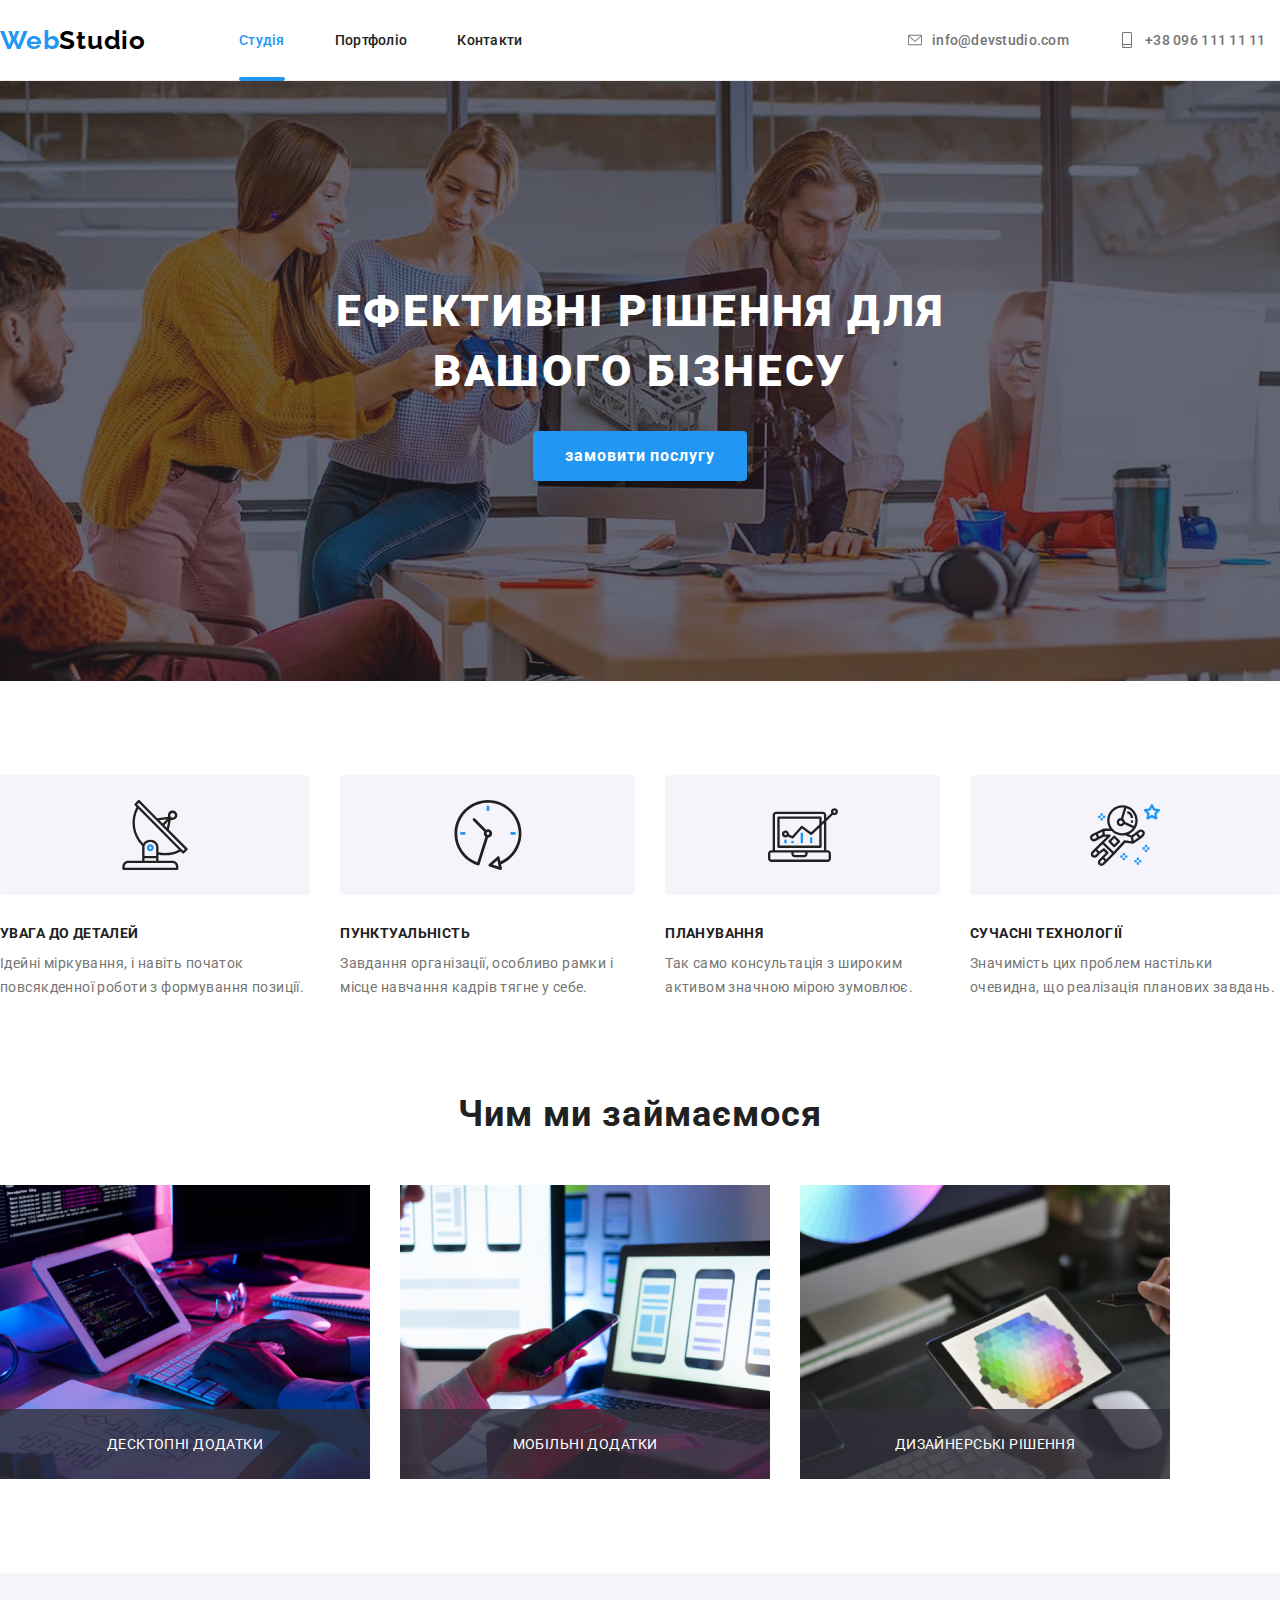
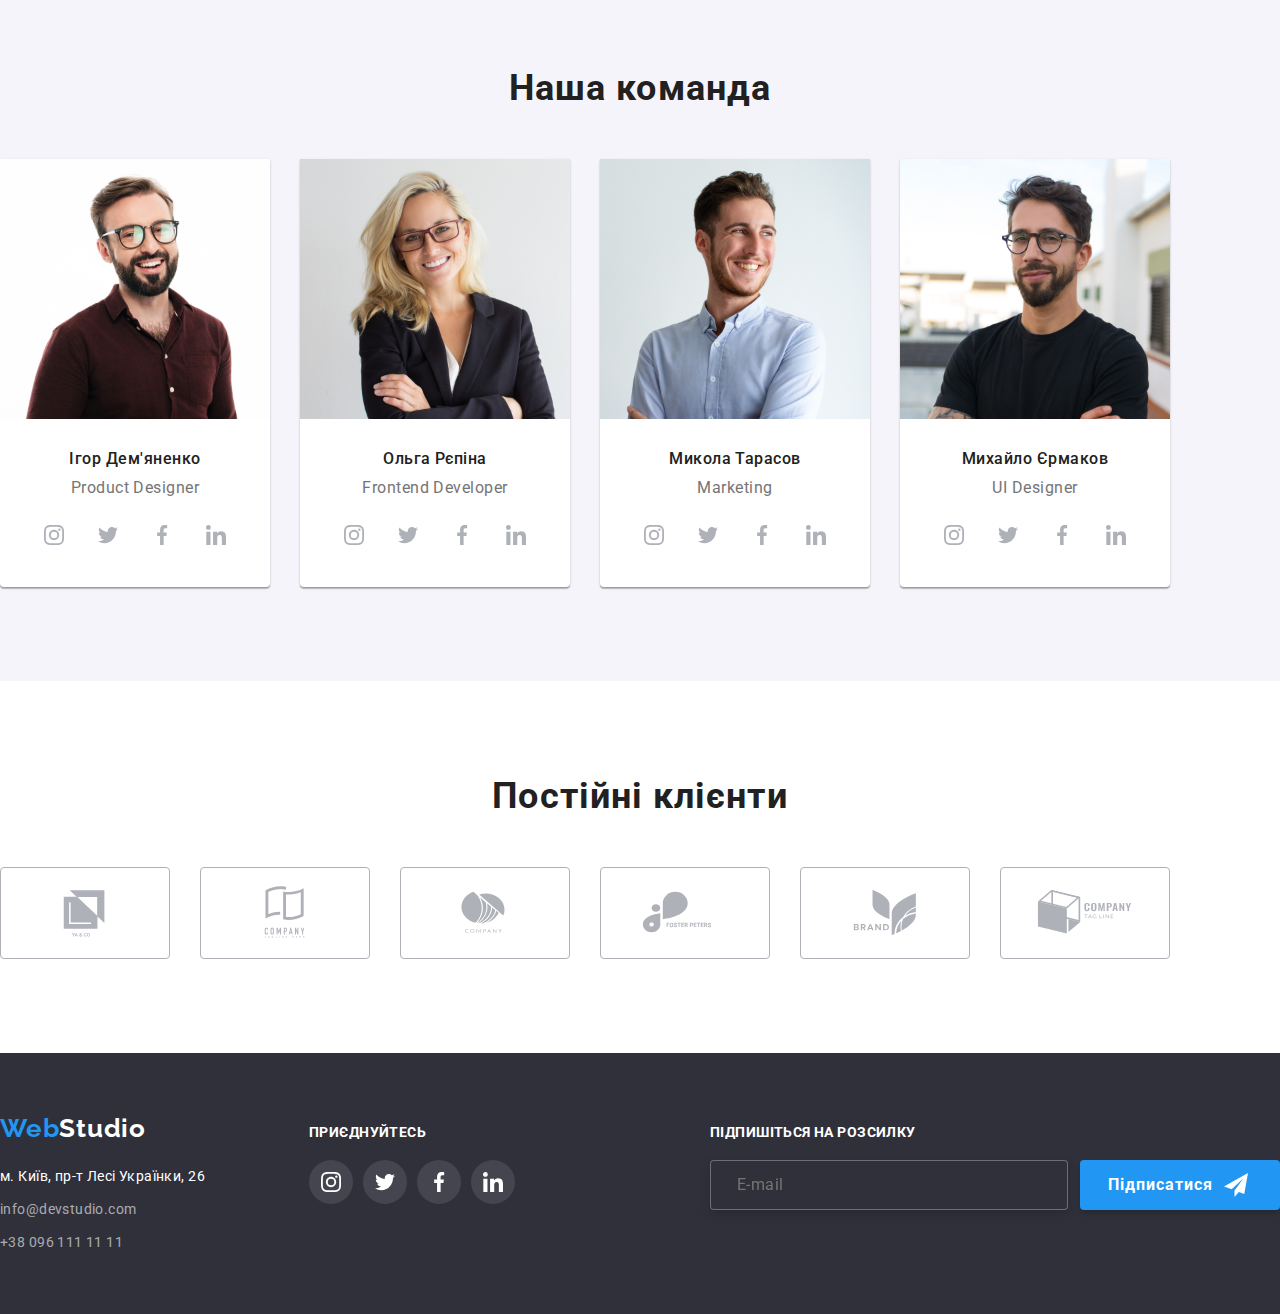
==== index.html @ 9be9ab21 "Initial commit" ====
<!DOCTYPE html>
<html lang="uk">
  <head>
    <meta charset="UTF-8" />
    <meta http-equiv="X-UA-Compatible" content="IE=edge" />
    <meta name="viewport" content="width=device-width, initial-scale=1.0" />
    <title>Студія (GMH-03-02)</title>
    <!-- Fonts -->
    <link rel="preconnect" href="https://fonts.googleapis.com" />
    <link rel="preconnect" href="https://fonts.gstatic.com" crossorigin />
    <link
      href="https://fonts.googleapis.com/css2?family=Raleway:wght@700&family=Roboto:wght@400;500;700;900&display=swap"
      rel="stylesheet"
    />
    <!-- Styles -->
    <link
      rel="stylesheet"
      href="https://cdnjs.cloudflare.com/ajax/libs/modern-normalize/1.1.0/modern-normalize.min.css"
    />
    <link rel="stylesheet" href="./css/main.min.css" />
    <link rel="stylesheet" href="css/styles.css" />
  </head>
  <body class="page">
    <header>
      <div class="header contaner">
        <nav class="main-nav">
          <a class="logo" href=""> <span class="logo-txt">Web</span>Studio </a>
          <ul class="header-list">
            <li class="list-item">
              <a class="link current" href="">Студія</a>
            </li>
            <li class="list-item">
              <a class="link" href="./portfolio.html">Портфоліо</a>
            </li>
            <li class="list-item"><a class="link" href="">Контакти</a></li>
          </ul>
        </nav>
        <div class="group">
          <a class="group__link" href="mailto:info@devstudio.com">
            <svg class="group__link-icon" width="32" height="32">
              <use href="./images/icons.svg#mail-hover"></use>
            </svg>
            info@devstudio.com</a
          >
          <a class="group__link" href="tel:+380961111111">
            <svg class="group__link-icon" width="16" height="32">
              <use href="./images/icons.svg#smartphone"></use>
            </svg>
            +38 096 111 11 11</a
          >
        </div>
      </div>
    </header>
    <!-- main -->
    <main>
      <!-- hero -->
      <section class="hero">
        <h1 class="hero__title">ЕФЕКТИВНІ РІШЕННЯ ДЛЯ ВАШОГО БІЗНЕСУ</h1>
        <button class="hero__btn" type="button" data-modal-open>замовити послугу</button>
        <div class="backdrop is-hidden" data-modal>
          <div class="modal">
            <button class="modal__btn" type="button" data-modal-close>
              <svg
                class="modal__svg"
                width="18"
                height="18"
                viewBox="0 0 18 18"
                fill="none"
                xmlns="http://www.w3.org/2000/svg"
              >
                <rect width="18" height="18" />
                <path
                  class="modal__path"
                  d="M15 4.10786L13.8921 3L9.5 7.39214L5.10786 3L4 4.10786L8.39214 8.5L4 12.8921L5.10786 14L9.5 9.60786L13.8921 14L15 12.8921L10.6079 8.5L15 4.10786Z"
                  fill="black"
                />
              </svg>
            </button>

            <form class="modal-form">
              <p class="modal-form__title">Залиште свої дані, ми вам передзвонимо</p>
              <div class="modal-form__field">
                <label class="modal-form__lable" for="name">Ім'я</label>
                <input class="modal-form__input" type="text" name="name" id="name" />
                <svg class="modal-form__icon" width="18" height="18">
                  <use href="./images/modal-form.svg#person-modal"></use>
                </svg>
              </div>

              <div class="modal-form__field">
                <label class="modal-form__lable" for="phone">Телефон</label>
                <input class="modal-form__input" type="tel" name="phone" id="phone" />
                <svg class="modal-form__icon" width="18" height="18">
                  <use href="./images/modal-form.svg#phone-modal"></use>
                </svg>
              </div>

              <div class="modal-form__field">
                <label class="modal-form__lable" for="mail">Пошта</label>
                <input class="modal-form__input" type="email" name="mail" id="mail" />
                <svg class="modal-form__icon" width="18" height="18">
                  <use href="./images/modal-form.svg#email-modal"></use>
                </svg>
              </div>

              <div class="modal-form__field">
                <label class="modal-form__lable" for="comment">Коментар</label>
                <textarea
                  class="modal-form__comment"
                  name="comment"
                  id="comment"
                  cols="30"
                  rows="10"
                  placeholder="Введіть текст"
                ></textarea>
              </div>

              <div class="modal-form__checkbox">
                <label class="modal-form__checkbox-lable" for="checkbox"
                  ><input class="checkbox" type="checkbox" name="checkbox" id="checkbox" />
                  <span class="modal-form__checkbox-icon"></span>
                  Погоджуюся з розсилкою та приймаю
                  <a class="modal-form__lable-link" href="">Умови договору</a></label
                >
              </div>

              <button class="modal-form__btn" type="submit">Відправити</button>
            </form>
          </div>
        </div>
      </section>

      <section class="section">
        <div class="contaner">
          <h2 class="visually-hidden">Чому обирають нашу компанію</h2>
          <ul class="first-list list">
            <li class="first-list-item icon-antenna">
              <h3 class="title-three-in-benefits">УВАГА ДО ДЕТАЛЕЙ</h3>
              <p class="main-par-in-benefits">
                Ідейні міркування, і навіть початок повсякденної роботи з формування позиції.
              </p>
            </li>
            <li class="first-list-item icon-clock">
              <h3 class="title-three-in-benefits">ПУНКТУАЛЬНІСТЬ</h3>
              <p class="main-par-in-benefits">
                Завдання організації, особливо рамки і місце навчання кадрів тягне у себе.
              </p>
            </li>
            <li class="first-list-item icon-diagram">
              <h3 class="title-three-in-benefits">ПЛАНУВАННЯ</h3>
              <p class="main-par-in-benefits">
                Так само консультація з широким активом значною мірою зумовлює.
              </p>
            </li>
            <li class="first-list-item icon-astronaut">
              <h3 class="title-three-in-benefits">СУЧАСНІ ТЕХНОЛОГІЇ</h3>
              <p class="main-par-in-benefits">
                Значимість цих проблем настільки очевидна, що реалізація планових завдань.
              </p>
            </li>
          </ul>
        </div>
      </section>

      <section class="our-projects section">
        <div class="contaner">
          <h2 class="title-two-in">Чим ми займаємося</h2>
          <ul class="second-list list">
            <li class="our-projects-item">
              <img src="./images/block1/img1.png" alt="photo" width="370" />
              <p class="our-projects-par">Десктопні додатки</p>
            </li>
            <li class="our-projects-item">
              <img src="./images/block1/img2.png" alt="photo" width="370" />
              <p class="our-projects-par">Мобільні додатки</p>
            </li>
            <li class="our-projects-item">
              <img src="./images/block1/img3.png" alt="photo" width="370" />
              <p class="our-projects-par">Дизайнерські рішення</p>
            </li>
          </ul>
        </div>
      </section>

      <section class="our-team section">
        <div class="contaner">
          <h2 class="title-two-in">Наша команда</h2>
          <ul class="third-list list">
            <li class="list-shadow">
              <img src="./images/block2/Igor.png" alt="photo_Igor" width="270" />
              <div class="third-list__box">
                <h3 class="title-three-in-our">Ігор Дем'яненко</h3>
                <p class="main-par-in-our">Product Designer</p>
                <ul class="our-team__icons list">
                  <li>
                    <a
                      class="socile-link"
                      href="https://www.instagram.com/"
                      target="_blank"
                      rel="noreferrer noopern"
                    >
                      <svg class="our-team-icon" width="20" height="20">
                        <use href="./images/icons.svg#instagram"></use>
                      </svg>
                    </a>
                  </li>
                  <li>
                    <a
                      class="socile-link"
                      href="https://twitter.com/"
                      target="_blank"
                      rel="noreferrer noopern"
                    >
                      <svg class="our-team-icon" width="20" height="20">
                        <use href="./images/icons.svg#twitter"></use>
                      </svg>
                    </a>
                  </li>
                  <li>
                    <a
                      class="socile-link"
                      href="https://www.facebook.com/"
                      target="_blank"
                      rel="noreferrer noopern"
                    >
                      <svg class="our-team-icon" width="20" height="20">
                        <use href="./images/icons.svg#facebook"></use>
                      </svg>
                    </a>
                  </li>
                  <li>
                    <a
                      class="socile-link"
                      href="https://ua.linkedin.com/"
                      target="_blank"
                      rel="noreferrer noopern"
                    >
                      <svg class="our-team-icon" width="20" height="20">
                        <use href="./images/icons.svg#linkedin"></use>
                      </svg>
                    </a>
                  </li>
                </ul>
              </div>
            </li>
            <li class="list-shadow">
              <img src="./images/block2/Olga.png" alt="photo_Olga" width="270" />
              <div class="third-list__box">
                <h3 class="title-three-in-our">Ольга Рєпіна</h3>
                <p class="main-par-in-our">Frontend Developer</p>
                <ul class="our-team__icons list">
                  <li>
                    <a
                      class="socile-link"
                      href="https://www.instagram.com/"
                      target="_blank"
                      rel="noreferrer noopern"
                    >
                      <svg class="our-team-icon" width="20" height="20">
                        <use href="./images/icons.svg#instagram"></use>
                      </svg>
                    </a>
                  </li>
                  <li>
                    <a
                      class="socile-link"
                      href="https://twitter.com/"
                      target="_blank"
                      rel="noreferrer noopern"
                    >
                      <svg class="our-team-icon" width="20" height="20">
                        <use href="./images/icons.svg#twitter"></use>
                      </svg>
                    </a>
                  </li>
                  <li>
                    <a
                      class="socile-link"
                      href="https://www.facebook.com/"
                      target="_blank"
                      rel="noreferrer noopern"
                    >
                      <svg class="our-team-icon" width="20" height="20">
                        <use href="./images/icons.svg#facebook"></use>
                      </svg>
                    </a>
                  </li>
                  <li>
                    <a
                      class="socile-link"
                      href="https://ua.linkedin.com/"
                      target="_blank"
                      rel="noreferrer noopern"
                    >
                      <svg class="our-team-icon" width="20" height="20">
                        <use href="./images/icons.svg#linkedin"></use>
                      </svg>
                    </a>
                  </li>
                </ul>
              </div>
            </li>
            <li class="list-shadow">
              <img src="./images/block2/Mykola.png" alt="photo_Mikola" width="270" />
              <div class="third-list__box">
                <h3 class="title-three-in-our">Микола Тарасов</h3>
                <p class="main-par-in-our">Marketing</p>
                <ul class="our-team__icons list">
                  <li>
                    <a
                      class="socile-link"
                      href="https://www.instagram.com/"
                      target="_blank"
                      rel="noreferrer noopern"
                    >
                      <svg class="our-team-icon" width="20" height="20">
                        <use href="./images/icons.svg#instagram"></use>
                      </svg>
                    </a>
                  </li>
                  <li>
                    <a
                      class="socile-link"
                      href="https://twitter.com/"
                      target="_blank"
                      rel="noreferrer noopern"
                    >
                      <svg class="our-team-icon" width="20" height="20">
                        <use href="./images/icons.svg#twitter"></use>
                      </svg>
                    </a>
                  </li>
                  <li>
                    <a
                      class="socile-link"
                      href="https://www.facebook.com/"
                      target="_blank"
                      rel="noreferrer noopern"
                    >
                      <svg class="our-team-icon" width="20" height="20">
                        <use href="./images/icons.svg#facebook"></use>
                      </svg>
                    </a>
                  </li>
                  <li>
                    <a
                      class="socile-link"
                      href="https://ua.linkedin.com/"
                      target="_blank"
                      rel="noreferrer noopern"
                    >
                      <svg class="our-team-icon" width="20" height="20">
                        <use href="./images/icons.svg#linkedin"></use>
                      </svg>
                    </a>
                  </li>
                </ul>
              </div>
            </li>
            <li class="list-shadow">
              <img src="./images/block2/Myhail.png" alt="photo_Myhail" width="270" />
              <div class="third-list__box">
                <h3 class="title-three-in-our">Михайло Єрмаков</h3>
                <p class="main-par-in-our">UI Designer</p>
                <ul class="our-team__icons list">
                  <li>
                    <a
                      class="socile-link"
                      href="https://www.instagram.com/"
                      target="_blank"
                      rel="noreferrer noopern"
                    >
                      <svg class="our-team-icon" width="20" height="20">
                        <use href="./images/icons.svg#instagram"></use>
                      </svg>
                    </a>
                  </li>
                  <li>
                    <a
                      class="socile-link"
                      href="https://twitter.com/"
                      target="_blank"
                      rel="noreferrer noopern"
                    >
                      <svg class="our-team-icon" width="20" height="20">
                        <use href="./images/icons.svg#twitter"></use>
                      </svg>
                    </a>
                  </li>
                  <li>
                    <a
                      class="socile-link"
                      href="https://www.facebook.com/"
                      target="_blank"
                      rel="noreferrer noopern"
                    >
                      <svg class="our-team-icon" width="20" height="20">
                        <use href="./images/icons.svg#facebook"></use>
                      </svg>
                    </a>
                  </li>
                  <li>
                    <a
                      class="socile-link"
                      href="https://ua.linkedin.com/"
                      target="_blank"
                      rel="noreferrer noopern"
                    >
                      <svg class="our-team-icon" width="20" height="20">
                        <use href="./images/icons.svg#linkedin"></use>
                      </svg>
                    </a>
                  </li>
                </ul>
              </div>
            </li>
          </ul>
        </div>
      </section>

      <section class="customers section">
        <div class="contaner">
          <h2 class="customers-title">Постійні клієнти</h2>
          <ul class="customers-list list">
            <li class="customers-list-item">
              <a class="customers-link" href="" target="_blank" rel="">
                <svg class="customers-logo">
                  <use href="./images/icons-2.svg#Logo-1"></use>
                </svg>
              </a>
            </li>
            <li>
              <a class="customers-link" href="" target="_blank" rel="">
                <svg class="customers-logo">
                  <use href="./images/icons-2.svg#Logo-2"></use>
                </svg>
              </a>
            </li>
            <li>
              <a class="customers-link" href="" target="_blank" rel="">
                <svg class="customers-logo">
                  <use href="./images/icons-2.svg#Logo-3"></use>
                </svg>
              </a>
            </li>
            <li>
              <a class="customers-link" href="" target="_blank" rel="">
                <svg class="customers-logo">
                  <use href="./images/icons-2.svg#Logo-4"></use>
                </svg>
              </a>
            </li>
            <li>
              <a class="customers-link" href="" target="_blank" rel="">
                <svg class="customers-logo">
                  <use href="./images/icons-2.svg#Logo-5"></use>
                </svg>
              </a>
            </li>
            <li>
              <a class="customers-link" href="" target="_blank" rel="">
                <svg class="customers-logo">
                  <use href="./images/icons-2.svg#Logo-6"></use>
                </svg>
              </a>
            </li>
          </ul>
        </div>
      </section>
    </main>

    <footer class="footer">
      <div class="footer__box contaner">
        <div class="footer__box-address">
          <a class="logo footer__logo" href=""> <span class="footer__logo-txt">Web</span>Studio </a>
          <address class="address">
            <p class="par-footer"><a class="link" href="">м. Київ, пр-т Лесі Українки, 26</a></p>
            <ul class="footer__list list">
              <li class="footer__list-item">
                <a class="footer-link" href="mailto:info@devstudio.com">info@devstudio.com</a>
              </li>
              <li class="footer__list-item">
                <a class="footer-link" href="tel:+380961111111">+38 096 111 11 11</a>
              </li>
            </ul>
          </address>
        </div>

        <div class="footer-box">
          <p class="footer-par">приєднуйтесь</p>
          <ul class="footer__list-icons list">
            <li>
              <a
                class="footer-link__icons"
                href="https://www.instagram.com/"
                target="_blank"
                rel="noreferrer noopern"
              >
                <svg class="footer-icons" width="20" height="20">
                  <use href="./images/icons.svg#instagram"></use>
                </svg>
              </a>
            </li>
            <li>
              <a
                class="footer-link__icons"
                href="https://twitter.com/"
                target="_blank"
                rel="noreferrer noopern"
              >
                <svg class="footer-icons" width="20" height="20">
                  <use href="./images/icons.svg#twitter"></use>
                </svg>
              </a>
            </li>
            <li>
              <a
                class="footer-link__icons"
                href="https://www.facebook.com/"
                target="_blank"
                rel="noreferrer noopern"
              >
                <svg class="footer-icons" width="20" height="20">
                  <use href="./images/icons.svg#facebook"></use>
                </svg>
              </a>
            </li>
            <li>
              <a
                class="footer-link__icons"
                href="https://ua.linkedin.com/"
                target="_blank"
                rel="noreferrer noopern"
              >
                <svg class="footer-icons" width="20" height="20">
                  <use href="./images/icons.svg#linkedin"></use>
                </svg>
              </a>
            </li>
          </ul>
        </div>

        <div class="form-box">
          <p class="footer-par">Підпишіться на розсилку</p>
          <form class="footer-form">
            <div class="footer-form-box">
              <input class="footer-input" type="text" placeholder="E-mail" />
              <button class="footer-button" type="submit">Підписатися</button>
              <svg class="footer-form-icon" width="24" height="24">
                <use href="./images/icons.svg#telegram"></use>
              </svg>
            </div>
          </form>
        </div>
      </div>
    </footer>
    <script src="./js/modal.js"></script>
  </body>
</html>
---- css/main.min.css ----
:root{--main-font: "Roboto", sans-serif;--main-txt-cl: #212121;--par-txt-cl: #757575;--light-txt-cl: #ffffff;--accent-txt-cl: #2196F3;--black-txt-logo: #000000;--blue-txt-logo: #2196F3;--active-txt: #2196F3;--accent-bg-cl: #2196F3;--other-bg-cl: #2F303A;--btn-bg-cl: #F5F4FA;--icons-bg-cl: #F5F5F5;--other-color-wight: #FFFFFF;--color-icon: #AFB1B8;--hover-icon: #2196F3;--timing-function: cubic-bezier(0.4, 0, 0.2, 1)}.visually-hidden{position:absolute;width:1px;height:1px;margin:-1px;border:0;padding:0;white-space:nowrap;-webkit-clip-path:inset(100%);clip-path:inset(100%);clip:rect(0 0 0 0);overflow:hidden}h1,h2,h3,h4,h5,h6,p{margin:0}img{display:block}.link{text-decoration:none;color:var(--main-txt-cl);position:relative;-webkit-transition:color 250ms cubic-bezier(0.4, 0, 0.2, 1);transition:color 250ms cubic-bezier(0.4, 0, 0.2, 1)}.list,.header-list{list-style:none;padding:0;margin:0}.page{font-family:var(--main-font);font-size:14px;color:var(--main-txt-cl);letter-spacing:.03em}/*# sourceMappingURL=main.min.css.map */
---- css/styles.css ----
html {
    box-sizing: border-box;
}

/* :root {
--main-font: "Roboto", sans-serif;
--main-txt-cl: #212121;
--par-txt-cl: #757575;
--light-txt-cl: #ffffff;
--accent-txt-cl: #2196F3;
--black-txt-logo: #000000;
--blue-txt-logo: #2196F3;
--active-txt: #2196F3;

--accent-bg-cl: #2196F3;
--other-bg-cl: #2F303A;
--btn-bg-cl: #F5F4FA;
--icons-bg-cl: #F5F5F5;

--other-color-wight: #FFFFFF;

--color-icon: #AFB1B8;
--hover-icon: #2196F3;

--timing-function: cubic-bezier(0.4, 0, 0.2, 1);
} */

*,
*::before,
*::after {
    box-sizing: inherit;
}

/* reset */

/* h1,
h2,
h3,
h4,
h5,
h6,
p {
    margin: 0;
}

img {
    display: block;
} */

/* .visually-hidden {
    position: absolute;
    width: 1px;
    height: 1px;
    margin: -1px;
    border: 0;
    padding: 0;
    white-space: nowrap;
    clip-path: inset(100%);
    clip: rect(0 0 0 0);
    overflow: hidden;
} */

/* .page {    
    font-family: var(--main-font);
    font-size: 14px;
    color: var(--main-txt-cl);

    letter-spacing: 0.03em;
} */

.section {
    padding-top: 94px;
    padding-bottom: 94px;
}

/* .link {
    text-decoration: none;
    color: var(--main-txt-cl); 
    position: relative;
    transition: color 250ms cubic-bezier(0.4, 0, 0.2, 1);
} */

.link:hover,
.link:focus {
    color: var(--accent-txt-cl);
    transition: color 250ms cubic-bezier(0.4, 0, 0.2, 1);
}

.link.current {
    color: var(--accent-bg-cl);
}

.current:after {
    content: '';
    display: block;
    position: absolute;
    left: 0;
    bottom: -1px;
    
    width: 100%;
    height: 4px;
    border-radius: 2px;
    background-color: var(--accent-bg-cl);

    opacity: 1;
}

/* .list,
.header-list{
    list-style: none;
    padding: 0;
    margin: 0;
} */

.header {
    display: flex;
    align-items: center;
    background-color: var(--other-color-wight);
    font-weight: 500;
    line-height: calc(16 / 14);
    border-bottom: 1px solid rgba(236, 236, 236, 1);

    letter-spacing: 0.02em;

    color: var(--main-txt-cl);
}

.main-nav {
    display: flex;
    align-items: center;
}

.logo {
    font-family: 'Raleway';
    text-decoration: none;
    font-size: 26px;
    font-weight: 700;
    line-height: calc(31 / 26);
    margin-right: 93px;

    letter-spacing: 0.03em;

    color: var(--black-txt-logo);
}

.logo-txt {
    color: var(--blue-txt-logo);
}

.header-list {
    display: flex;
    position: relative;
}

.header-list .list-item {
    margin-right: 50px;
    margin-left: auto;
}

.header-list .link {
    display: block;
    padding-top: 32px;
    padding-bottom: 32px;
}

.header-list .list-item:last-child {
    margin-right: 0;
}

.list-btn-portfolio {
    display: flex; 
    justify-content: center;
    gap: 8px;
    margin-bottom: 50px;
}

.list-item-btn {
    /* button */
    border: none;
    border-radius: 4px;
    
    /* button-text */
    font-style: normal;
    font-weight: 500;
    font-size: 16px;
    line-height: calc(26 / 16);
    text-align: center;
    padding: 6px 22px;

    letter-spacing: 0.03em;

    color: var(--main-txt-cl);

    transition: background-color 250ms cubic-bezier(0.4, 0, 0.2, 1), color 250ms cubic-bezier(0.4, 0, 0.2, 1);
    transition-timing-function: var(--timing-function);
}

.list-item-btn.current-btn {
    background: var(--accent-bg-cl);
    border: 1px solid var(--accent-bg-cl);
    box-shadow: 0px 3px 1px rgba(0, 0, 0, 0.1), 0px 1px 2px rgba(0, 0, 0, 0.08), 0px 2px 2px rgba(0, 0, 0, 0.12);
    border-radius: 4px;

    color: var(--other-color-wight);
}

.list-item-btn:hover,
.list-item-btn:focus {
    color: var(--light-txt-cl);
    background-color: var(--accent-bg-cl);
    box-shadow: 0px 3px 1px rgba(0, 0, 0, 0.1), 0px 1px 2px rgba(0, 0, 0, 0.08), 0px 2px 2px rgba(0, 0, 0, 0.12);
    transition: background-color 250ms cubic-bezier(0.4, 0, 0.2, 1), color 250ms cubic-bezier(0.4, 0, 0.2, 1);
}

.projects-list {
    display: flex;
    flex-wrap: wrap;
    gap: 30px;
}

.projects-link {
    display: flex;
    position: relative;
    flex-direction: column;

    transition-property: background-color;
    transition-duration: 250ms;
    transition-timing-function: var(--timing-function);
}

.projects-link:hover,
.projects-link:focus {
    box-shadow: 0px 1px 1px rgba(0, 0, 0, 0.12), 0px 4px 4px rgba(0, 0, 0, 0.06), 1px 4px 6px rgba(0, 0, 0, 0.16);
}

.projects-box {
    position: relative;
    overflow: hidden;
}

.projects-link-box {
    display: block;
    position: absolute;
    content: '';
    width: 100%;
    height: 100%;

    background-color: rgba(33, 150, 243, 0.9);
    
    transform: translateY(100%);
    transition: transform 250ms var(--timing-function), opacity 250ms var(--timing-function);
    opacity: 0;
}

.projects-link:hover .projects-link-box {
    opacity: 1;
    transform: translateY(-100%);
    pointer-events: none;
    transition: transform 250ms var(--timing-function);
}

.projects-par {
    display: block;
    position: absolute;
    margin: 63px 24px;
    font-style: normal;
    font-weight: 400;
    font-size: 18px;
    line-height: 28px;

    letter-spacing: 0.03em;

    color: var(--other-color-wight);
}
/* .contaner {
    margin-left: auto;
    margin-right: auto;
    width: 1200px;
    padding-left: 15px;
    padding-right: 15px;
} */

.group {
    display: flex;
    margin-left: auto;
}

.group > .group__link {
    display: flex;
    text-decoration: none;
    font-style: normal;
    font-weight: 500;
    line-height: calc(16 / 14);
    align-items: center;

    letter-spacing: 0.02em;

    color: var(--par-txt-cl);
}

.group .group__link + .group__link {
    margin-left: 50px;
}

.group__link {
    display: flex;
    width: 161px;
    height: 16px;
    text-decoration: none;
    color: var(--main-txt-cl);
    position: relative;
    transition: color 250ms cubic-bezier(0.4, 0, 0.2, 1);
}

.group__link:hover,
.group__link:focus {
    color: var(--accent-txt-cl);
    transition: color 250ms cubic-bezier(0.4, 0, 0.2, 1);
}

.group__link-icon {
    fill: currentColor;
    margin-right: 10px;
}

.hero {
    position: relative;
    max-width: 1600px;
    text-align: center;
    height: 600px;
    background-image: linear-gradient(
        to right, 
        rgba(47, 48, 58, 0.4), 
        rgba(47, 48, 58, 0.4) 
        ), url(../images/block4/Hero.jpg);
    background-repeat: no-repeat;
    background-position: center;
    background-size: cover;
    background-color: var(--other-bg-cl);
    padding-top: 200px;
    padding-bottom: 200px;
    margin-left: auto;
    margin-right: auto;
}

.hero__title {
    display: block;
    width: 696px;
    margin-left: auto;
    margin-right: auto;
    margin-bottom: 30px;
    padding: 0;

    font-style: normal;
    font-weight: 900;
    font-size: 44px;
    line-height: calc(60 / 44);
    

    text-align: center;
    letter-spacing: 0.06em;
    text-transform: uppercase;
        
    color: var(--other-color-wight);
}

.hero__btn {
    /* button */
    background:var(--accent-bg-cl);
    box-shadow: 0px 4px 4px rgba(0, 0, 0, 0.15);
    border-radius: 4px;
    border: 0;
    
    /* button-text */    
    font-style: normal;
    font-weight: 700;
    font-size: 16px;
    line-height: calc(30 / 16);
    padding: 10px 32px;

    letter-spacing: 0.06em;

    color: var(--other-color-wight);
}

.backdrop {
    position: fixed;
    left: 0;
    top: 0;
    z-index: 1;


    width: 100%;
    height: 100%;
    
    background: rgba(0, 0, 0, 0.2);

    transition: opacity 250ms cubic-bezier(0.4, 0, 0.2, 1);
}

.backdrop.is-hidden {
    opacity: 0;
    pointer-events: none;
}

.backdrop.is-hidden .modal {
    transform: translate(-50%, -50%) scale(1.3);
}

.modal {
    position: absolute;
    left: 50%;
    top: 50%;

    width: 528px;
    height: 581px;

    background: var(--other-color-wight);
    box-shadow: 0px 1px 3px rgba(0, 0, 0, 0.12), 0px 1px 1px rgba(0, 0, 0, 0.14), 0px 2px 1px rgba(0, 0, 0, 0.2);
    border-radius: 4px;
    
    transform: translate(-50%, -50%) scale(1);
    transition: transform 250ms cubic-bezier(0.4, 0, 0.2, 1);
}

.modal__btn {
    position: absolute;
    right: 8px;
    top: 8px;

    width: 30px;
    height: 30px;

    border-radius: 50%;
    border: 1px solid rgba(0, 0, 0, 0.1);
    cursor: pointer;

    background-color: transparent;
    transition: fill 250ms cubic-bezier(0.4, 0, 0.2, 1);
}

.modal__svg {
    position: absolute;
    left: 50%;
    top: 50%;
    transform: translate(-50%, -50%);
}


.modal__path {
    transition: fill 250ms cubic-bezier(0.4, 0, 0.2, 1);
}

.modal__btn:hover .modal__path{
    fill: var(--accent-bg-cl);
    transition: fill 250ms cubic-bezier(0.4, 0, 0.2, 1);
}

.modal-form {
    width: 528px;
    height: 581px;
    padding: 40px 40px;
}

.modal-form__title {
    font-style: normal;
    font-weight: 700;
    font-size: 20px;
    line-height: 23px;
    text-align: center;
    letter-spacing: 0.03em;

    color: var(--main-txt-cl);

    margin-bottom: 12px;
}

.modal-form__input {
    width: 448px;
    height: 40px;
    padding-left: 42px;

    border: 1px solid rgba(33, 33, 33, 0.2);
    border-radius: 4px;
    transition: outline-color 250ms cubic-bezier(0.4, 0, 0.2, 1);
}

.modal-form__field {
    display: flex;
    position: relative;
    flex-direction: column;
    text-align: left;
    margin-bottom: 10px;

    outline-color: transparent;
}

.modal-form__icon {
    position: absolute;
    top: 50%;
    left: 12px;

    transition: fill 250ms cubic-bezier(0.4, 0, 0.2, 1);
}

.modal-form__field:focus-within  .modal-form___input{
    outline-color: #2196F3;
    transition: outline-color 250ms cubic-bezier(0.4, 0, 0.2, 1);
}

.modal-form__field:focus-within .modal-form__icon {
   fill: #2196F3;
    transition: fill 250ms cubic-bezier(0.4, 0, 0.2, 1);
}

.modal-form__field:focus-within .modal-form__comment {
    outline-color: #2196F3;
    transition: outline-color 250ms cubic-bezier(0.4, 0, 0.2, 1);
}

textarea {
    width: 448px;
    height: 120px;

    padding: 12px 16px;

    resize: none;
    border: 1px solid rgba(33, 33, 33, 0.2);
    border-radius: 4px;
    margin-bottom: 20px;
    outline-color: transparent;
}

.modal-form__field textarea::placeholder {
    font-style: normal;
    font-weight: 400;
    font-size: 12px;
    line-height: 14px;
    letter-spacing: 0.01em;

    color: rgba(117, 117, 117, 0.5);
}

.modal-form__checkbox {
    display: flex;
    margin-bottom: 30px;
    justify-content: center;
}

.modal-form__lable {
    margin-bottom: 4px;
    font-style: normal;
    font-weight: 400;
    font-size: 12px;
    line-height: 14px;
    
        letter-spacing: 0.01em;

    color: var(--par-txt-cl);
}

.modal-form__checkbox-lable {
   display: flex;

   color: var(--par-txt-cl);
}

.checkbox {
    -webkit-appearance: none;
    -moz-appearance: none;
    appearance: none;
}

.modal-form__checkbox-icon {
    content: '';
    display: inline-block;
    width: 16px;
    height: 15px;
    margin-right: 10px;

    border: 2px solid  black;
    border-radius: 2px;
}

.checkbox:checked + .modal-form__checkbox-icon {
    background-image: url(../images/Vector.svg);
    background-origin: border-box;
    border: 0;
    border-radius: 2px;
}

.modal-form__btn {
    display: flex;
        justify-content: center;
        align-items: center;
        width: 200px;
        height: 50px;
        margin-left: auto;
        margin-right: auto;
    
        font-style: normal;
        font-weight: 700;
        font-size: 16px;
        letter-spacing: 0.06em;
        color: var(--btn-bg-cl);
    
        border: 0;
        background: var(--accent-bg-cl);
        box-shadow: 0px 4px 4px rgba(0, 0, 0, 0.15);
        border-radius: 4px;
}

.modal-form__lable-link {
    margin-left: 4px;

    color: var(--accent-txt-cl);
}

.form__btn {
    display: flex;
    justify-content: center;
    align-items: center;
    width: 200px;
    height: 50px;
    margin-left: auto;
    margin-right: auto;

    font-style: normal;
    font-weight: 700;
    font-size: 16px;
    letter-spacing: 0.06em;
    color: var(--btn-bg-cl);

    border: 0;    
    background: var(--accent-bg-cl);
    box-shadow: 0px 4px 4px rgba(0, 0, 0, 0.15);
    border-radius: 4px;
}

.first-list {
    display: flex;
    gap: 30px;
}

.first-list-item:before {
    display: block;
    content: "";
    height: 120px;
    background-repeat: no-repeat;
    background-position: center;
    background-color: var(--btn-bg-cl);
    border-radius: 4px;
    margin-bottom: 30px;
}

.icon-antenna::before {
    background-image: url(../images/first-icons/antenna\ 1.svg);
}

.icon-clock::before {
    background-image: url(../images/first-icons/clock\ 1.svg);
}

.icon-diagram::before {
    background-image: url(../images/first-icons/diagram\ 1.svg);
}

.icon-astronaut::before {
    background-image: url(../images/first-icons/astronaut\ 1.svg);
}

.title-three-in-benefits {
    
    font-weight: 700;
    font-size: 14px;
    line-height: 16px;
    margin-bottom: 10px;

    letter-spacing: 0.03em;

    color: var(--main-txt-cl);
}

.second-list {
    display: flex;
    gap: 30px;
}

.third-list {
    display: flex;
    gap: 30px;
}

.list-shadow {
    background-color: var(--other-color-wight);
    box-shadow: 0px 1px 3px rgba(0, 0, 0, 0.12), 0px 1px 1px rgba(0, 0, 0, 0.14), 0px 2px 1px rgba(0, 0, 0, 0.2);
    border-radius: 0px 0px 4px 4px;
}

.our-team {
    background: var(--btn-bg-cl);
}

.our-team__icons {
    display: flex;
    gap: 10px;
    justify-content: center;
}

.socile-link {
    display: flex;
    position: relative;
    align-items: center;
    justify-content: center;

    width: 44px;
    height: 44px;

    color: var(--color-icon);

    border-radius: 50%;
    transition: background-color 250ms cubic-bezier(0.4, 0, 0.2, 1), color 250ms cubic-bezier(0.4, 0, 0.2, 1);
    transition-timing-function: var(--timing-function);
}

.our-team-icon {
    fill: currentColor;
}

.socile-link:hover,
.socile-link:focus {
    color: var(--other-color-wight);
    background-color: var(--hover-icon);
    transition: background-color 250ms cubic-bezier(0.4, 0, 0.2, 1), color 250ms cubic-bezier(0.4, 0, 0.2, 1);
}

.our-projects {
    padding-top: 0;
}

.title-two-in {

    font-weight: 700;
    font-size: 36px;
    line-height: calc(42 / 36);
    margin-bottom: 50px;

    text-align: center;
    letter-spacing: 0.03em;

    color: var(--main-txt-cl);
}

.our-projects-item {
    display: flex;
    position: relative;
    flex-direction: column;
    justify-content: center;
    align-items: center;
}

.our-projects-par {
    display: block;
    position: absolute;
    text-transform: uppercase;
    text-align: center;
    padding-top: 27px;
    
    bottom: 0;
    text-decoration: none;
    width: 100%;
    height: 70px;
    
    color: var(--other-color-wight);
    background-color: rgba(47, 48, 58, 0.8);
}

.title-three-in-our {
    font-weight: 500;
    font-size: 16px;
    line-height: calc(19 / 16);
    margin-bottom: 10px;

    text-align: center;
    letter-spacing: 0.03em;

    color: var(--main-txt-cl);
}

.list-box-projects {
    padding-top: 20px;
    padding-right: 24px;
    padding-bottom: 20px;
    padding-left: 24px;

    border-right: 1px solid rgba(238, 238, 238, 1);
    border-bottom: 1px solid rgba(238, 238, 238, 1);
    border-left: 1px solid rgba(238, 238, 238, 1);
}

.title-two-portfolio {
    font-weight: 700;
    font-size: 18px;
    line-height: calc(36 / 18);
    margin-bottom: 4px;

    letter-spacing: 0.06em;

    color: var(--main-txt-cl);
}

.main-par-in-benefits {
    font-weight: 400;
    font-size: 14px;
    line-height: calc(24 / 14);

    letter-spacing: 0.03em;

    color: var(--par-txt-cl);
}

.third-list__box {
    padding-top: 30px;
    padding-bottom: 30px;
}

.main-par-in-our {
    font-size: 16px;
    line-height: calc(19 / 16);
    margin-bottom: 16px;

    text-align: center;
    letter-spacing: 0.03em;

    color: var(--par-txt-cl);
}

.main-par-portfolio {
    font-weight: 400;
    font-size: 16px;
    line-height: calc(30 / 16);
    
    letter-spacing: 0.03em;
 
    color: var(--par-txt-cl);
}

.customers-title {

    font-weight: 700;
    font-size: 36px;
    line-height: calc(42 / 36);
    margin-bottom: 50px;

    text-align: center;
    letter-spacing: 0.03em;

    color: var(--main-txt-cl);
}

.customers-list {
    display: flex;
    gap: 30px;
}

.customers-link {
    display: flex;
    justify-content: center;
    align-items: center;

    color: var(--color-icon);
    width: 170px;
    height: 92px;

    border: 1px solid rgba(175, 177, 184, 1);
    border-radius: 4px;
    transition: border 250ms cubic-bezier(0.4, 0, 0.2, 1), color 250ms cubic-bezier(0.4, 0, 0.2, 1);
}

.customers-logo {
    width: 106px;
    height: 60px;

    fill: currentColor;
    
}

.customers-link:hover,
.customers-link:focus {
    color: var(--accent-bg-cl);
    border: 1px solid var(--accent-bg-cl);
    transition: border 250ms cubic-bezier(0.4, 0, 0.2, 1), color 250ms cubic-bezier(0.4, 0, 0.2, 1);

}

.footer {
    padding-top: 60px;
    padding-bottom: 60px;
    background-color: var(--other-bg-cl);
    color: var(--other-color-wight);
}

.footer__box {
    display: flex;
    align-items: baseline;

}

.footer__box-address {
    margin-right: 70px;
}

.footer__logo {
    display: block;
    text-decoration: none;
    color: var(--other-color-wight);
    margin-bottom: 20px;
}

.par-footer .link {
    font-weight: 400;
    font-size: 14px;
    line-height: calc(24 / 14);
    
    letter-spacing: 0.03em;

    color: var(--other-color-wight);
}

.footer-link {
    text-decoration: none;
    font-weight: 400;
    font-size: 14px;
    line-height: calc(24 / 14);

    letter-spacing: 0.03em;

    color: rgba(255, 255, 255, 0.6);
}


.address {
    font-style: normal;
}

.address .par-footer {
    font-style: normal;
    margin-bottom: 9px;
}

.footer__list-icons {
    display: flex;
    gap: 10px;
    justify-content: center;
}

.footer-box {
    align-items: baseline;
}

.footer-link__icons {
    display: flex;
    align-items: center;
    justify-content: center;

    width: 44px;
    height: 44px;

    color: var(--other-color-wight);
    background-color: rgba(255, 255, 255, 0.1);

    border-radius: 50%;

    transition: background-color 250ms var(--timing-function), color 250ms var(--timing-function);
}

.footer-icons {
    fill: currentColor;
}

.footer-link__icons:hover,
.footer-link__icons:active {
    color: var(--other-color-wight);
    background-color: var(--hover-icon);
    transition: background-color 250ms var(--timing-function), color 250ms var(--timing-function);
}

.footer__list .footer__list-item {
    margin-bottom: 9px;
}

.footer__list .footer__list-item:last-child {
    margin-bottom: 0;
}

.form-box {
    display: flex;
    flex-direction: column;
    margin-left: auto;
}

.footer-par {
    display: block;

    font-style: normal;
    font-weight: 700;
    font-size: 14px;
    line-height: calc(16 / 14);
    letter-spacing: 0.03em;
    text-transform: uppercase;

    margin-bottom: 20px;

    color: var(--other-color-wight);
}

.footer__logo-txt {
    color: var(--blue-txt-logo);
}

.footer-form {
    width: 570px;
    height: 86px;
    color: var(--other-color-wight);
}

.footer-form-box {
    display: flex;
    position: relative;
    align-items: center;
}

.footer-input {
    width: 358px;
    height: 50px;
    padding-left: 10px;
    margin-right: 12px;
    
    color: var(--btn-bg-cl);

    background-color: var(--other-bg-cl);
    border: 1px solid rgba(255, 255, 255, 0.3);
    filter: drop-shadow(0px 4px 4px rgba(0, 0, 0, 0.15));
    border-radius: 4px;
}

.footer-input::placeholder {
    font-style: normal;
    font-weight: 400;
    font-size: 16px;
    line-height: 20px;
    padding-left: 16px;

    align-items: center;
    letter-spacing: 0.03em;
}

.footer-form-box:focus-within .footer-input {
    transition: outline-color 250ms cubic-bezier(0.4, 0, 0.2, 1);
}

.footer-button {
    position: absolute;
    right: 0;
    bottom: 0;
    width: 200px;
    height: 50px;

    background-color: var(--accent-bg-cl);
    box-shadow: 0px 4px 4px rgba(0, 0, 0, 0.15);
    border-radius: 4px;
    border: 0;

    font-weight: 700;
    font-size: 16px;
    line-height: calc(30 / 16);
    text-align: left;
    padding-left: 28px;
    letter-spacing: 0.06em;
    
    
    color: currentColor;
}

.footer-form-icon {
    display: inline-block;
    position: absolute;
    top: 13px;
    right: 32px;

    fill: currentColor;
}
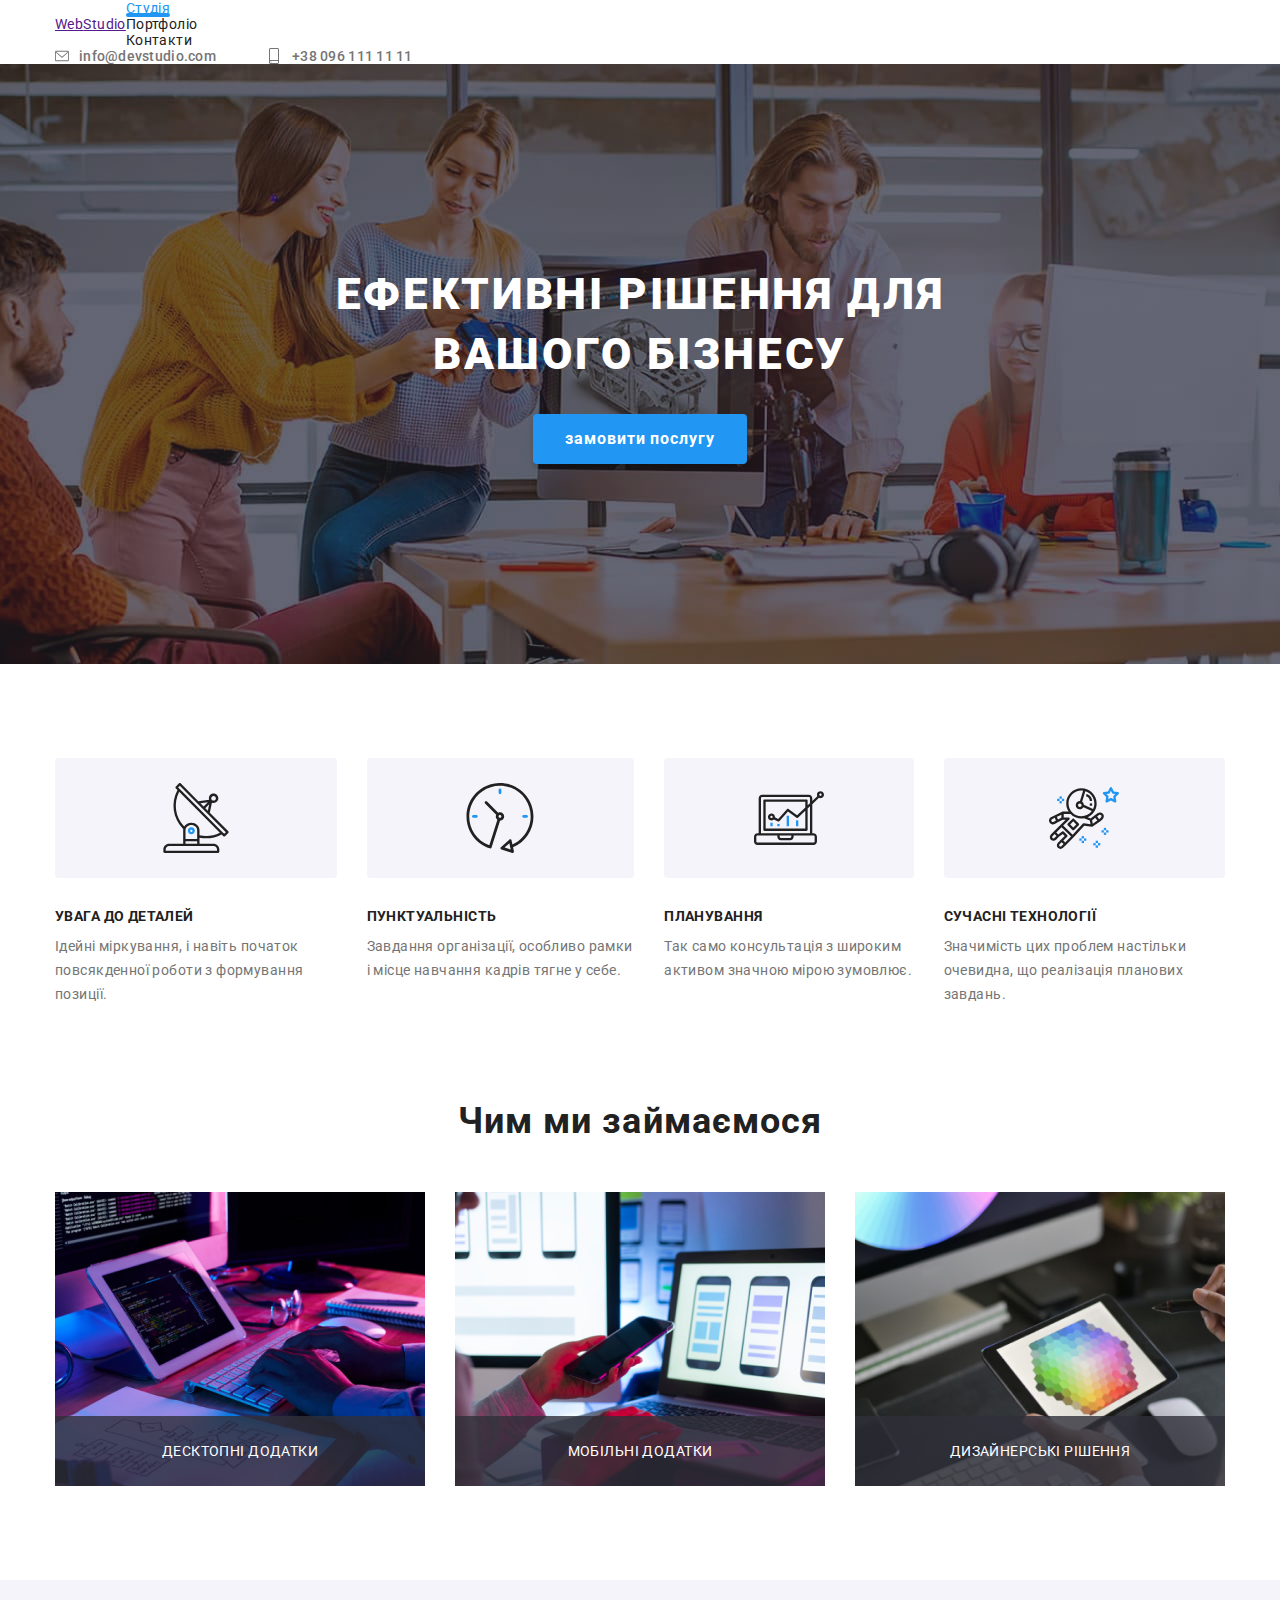
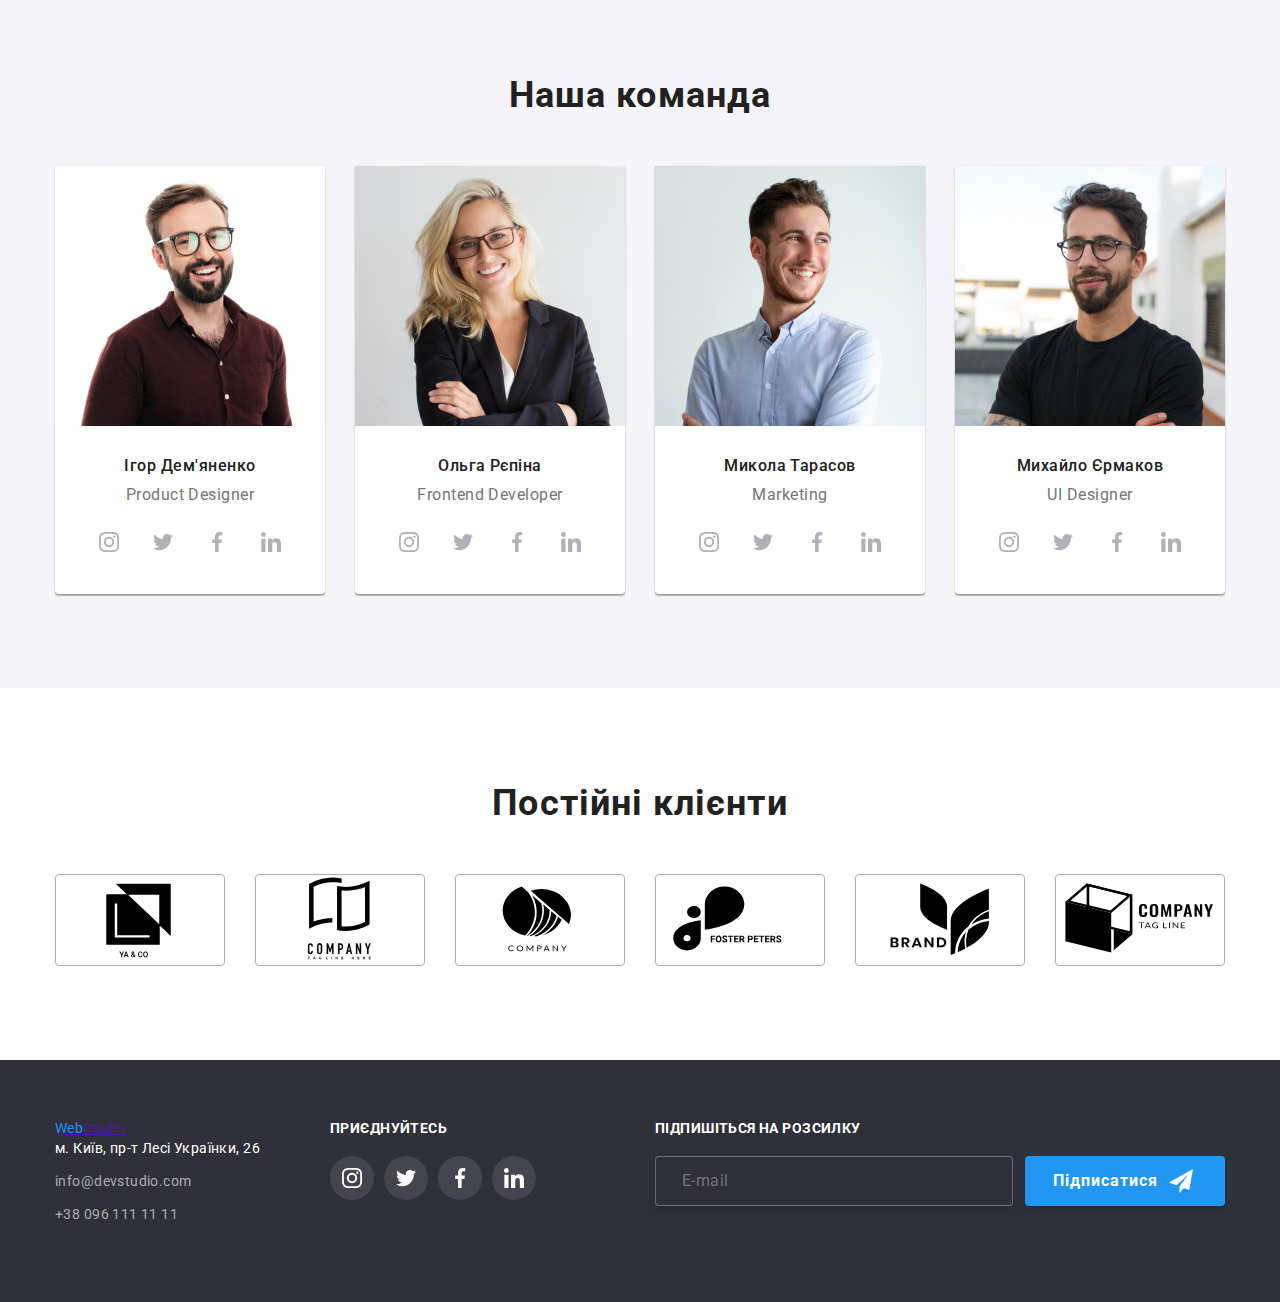
==== commit 882963df: "041022" ====
--- a/index.html
+++ b/index.html
@@ -23,9 +23,9 @@
   <body class="page">
     <header>
       <div class="header contaner">
-        <nav class="main-nav">
-          <a class="logo" href=""> <span class="logo-txt">Web</span>Studio </a>
-          <ul class="header-list">
+        <nav class="header__nav">
+          <a class="logo" href=""> <span class="logo__txt">Web</span>Studio </a>
+          <ul class="header__list">
             <li class="list-item">
               <a class="link current" href="">Студія</a>
             </li>
@@ -473,8 +473,10 @@
       <div class="footer__box contaner">
         <div class="footer__box-address">
           <a class="logo footer__logo" href=""> <span class="footer__logo-txt">Web</span>Studio </a>
-          <address class="address">
-            <p class="par-footer"><a class="link" href="">м. Київ, пр-т Лесі Українки, 26</a></p>
+          <address class="footer__address">
+            <p class="footer__par-address">
+              <a class="link" href="">м. Київ, пр-т Лесі Українки, 26</a>
+            </p>
             <ul class="footer__list list">
               <li class="footer__list-item">
                 <a class="footer-link" href="mailto:info@devstudio.com">info@devstudio.com</a>
@@ -486,53 +488,53 @@
           </address>
         </div>
 
-        <div class="footer-box">
-          <p class="footer-par">приєднуйтесь</p>
+        <div class="footer__box-social">
+          <p class="footer__par-social">приєднуйтесь</p>
           <ul class="footer__list-icons list">
             <li>
               <a
-                class="footer-link__icons"
+                class="footer__link-icons"
                 href="https://www.instagram.com/"
                 target="_blank"
                 rel="noreferrer noopern"
               >
-                <svg class="footer-icons" width="20" height="20">
+                <svg class="footer__social-icons" width="20" height="20">
                   <use href="./images/icons.svg#instagram"></use>
                 </svg>
               </a>
             </li>
             <li>
               <a
-                class="footer-link__icons"
+                class="footer__link-icons"
                 href="https://twitter.com/"
                 target="_blank"
                 rel="noreferrer noopern"
               >
-                <svg class="footer-icons" width="20" height="20">
+                <svg class="footer__social-icons" width="20" height="20">
                   <use href="./images/icons.svg#twitter"></use>
                 </svg>
               </a>
             </li>
             <li>
               <a
-                class="footer-link__icons"
+                class="footer__link-icons"
                 href="https://www.facebook.com/"
                 target="_blank"
                 rel="noreferrer noopern"
               >
-                <svg class="footer-icons" width="20" height="20">
+                <svg class="footer__social-icons" width="20" height="20">
                   <use href="./images/icons.svg#facebook"></use>
                 </svg>
               </a>
             </li>
             <li>
               <a
-                class="footer-link__icons"
+                class="footer__link-icons"
                 href="https://ua.linkedin.com/"
                 target="_blank"
                 rel="noreferrer noopern"
               >
-                <svg class="footer-icons" width="20" height="20">
+                <svg class="footer__social-icons" width="20" height="20">
                   <use href="./images/icons.svg#linkedin"></use>
                 </svg>
               </a>
@@ -540,13 +542,13 @@
           </ul>
         </div>
 
-        <div class="form-box">
-          <p class="footer-par">Підпишіться на розсилку</p>
-          <form class="footer-form">
-            <div class="footer-form-box">
-              <input class="footer-input" type="text" placeholder="E-mail" />
-              <button class="footer-button" type="submit">Підписатися</button>
-              <svg class="footer-form-icon" width="24" height="24">
+        <div class="footer__form-box">
+          <p class="footer__form-par">Підпишіться на розсилку</p>
+          <form class="footer__form">
+            <div class="footer__form-block">
+              <input class="footer__form-input" type="text" placeholder="E-mail" />
+              <button class="footer__form-button" type="submit">Підписатися</button>
+              <svg class="footer__form-icon" width="24" height="24">
                 <use href="./images/icons.svg#telegram"></use>
               </svg>
             </div>
--- a/css/main.min.css
+++ b/css/main.min.css
@@ -1 +1 @@
-:root{--main-font: "Roboto", sans-serif;--main-txt-cl: #212121;--par-txt-cl: #757575;--light-txt-cl: #ffffff;--accent-txt-cl: #2196F3;--black-txt-logo: #000000;--blue-txt-logo: #2196F3;--active-txt: #2196F3;--accent-bg-cl: #2196F3;--other-bg-cl: #2F303A;--btn-bg-cl: #F5F4FA;--icons-bg-cl: #F5F5F5;--other-color-wight: #FFFFFF;--color-icon: #AFB1B8;--hover-icon: #2196F3;--timing-function: cubic-bezier(0.4, 0, 0.2, 1)}.visually-hidden{position:absolute;width:1px;height:1px;margin:-1px;border:0;padding:0;white-space:nowrap;-webkit-clip-path:inset(100%);clip-path:inset(100%);clip:rect(0 0 0 0);overflow:hidden}h1,h2,h3,h4,h5,h6,p{margin:0}img{display:block}.link{text-decoration:none;color:var(--main-txt-cl);position:relative;-webkit-transition:color 250ms cubic-bezier(0.4, 0, 0.2, 1);transition:color 250ms cubic-bezier(0.4, 0, 0.2, 1)}.list,.header-list{list-style:none;padding:0;margin:0}.page{font-family:var(--main-font);font-size:14px;color:var(--main-txt-cl);letter-spacing:.03em}/*# sourceMappingURL=main.min.css.map */+:root{--main-font: "Roboto", sans-serif;--main-txt-cl: #212121;--par-txt-cl: #757575;--light-txt-cl: #ffffff;--accent-txt-cl: #2196F3;--black-txt-logo: #000000;--blue-txt-logo: #2196F3;--active-txt: #2196F3;--accent-bg-cl: #2196F3;--other-bg-cl: #2F303A;--btn-bg-cl: #F5F4FA;--icons-bg-cl: #F5F5F5;--other-color-wight: #FFFFFF;--color-icon: #AFB1B8;--hover-icon: #2196F3;--timing-function: cubic-bezier(0.4, 0, 0.2, 1)}.visually-hidden{position:absolute;width:1px;height:1px;margin:-1px;border:0;padding:0;white-space:nowrap;-webkit-clip-path:inset(100%);clip-path:inset(100%);clip:rect(0 0 0 0);overflow:hidden}.contaner{margin-left:auto;margin-right:auto;width:1200px;padding-left:15px;padding-right:15px}.list-item-btn{border:none;border-radius:4px;font-style:normal;font-weight:500;font-size:16px;line-height:1.625;text-align:center;padding:6px 22px;letter-spacing:.03em;color:var(--main-txt-cl);-webkit-transition:background-color 250ms cubic-bezier(0.4, 0, 0.2, 1),color 250ms cubic-bezier(0.4, 0, 0.2, 1);transition:background-color 250ms cubic-bezier(0.4, 0, 0.2, 1),color 250ms cubic-bezier(0.4, 0, 0.2, 1);-webkit-transition-timing-function:var(--timing-function);transition-timing-function:var(--timing-function)}.list-item-btn.current-btn{background:var(--accent-bg-cl);border:1px solid var(--accent-bg-cl);-webkit-box-shadow:0px 3px 1px rgba(0,0,0,.1),0px 1px 2px rgba(0,0,0,.08),0px 2px 2px rgba(0,0,0,.12);box-shadow:0px 3px 1px rgba(0,0,0,.1),0px 1px 2px rgba(0,0,0,.08),0px 2px 2px rgba(0,0,0,.12);border-radius:4px;color:var(--other-color-wight)}.list-item-btn:hover,.list-item-btn:focus{color:var(--light-txt-cl);background-color:var(--accent-bg-cl);-webkit-box-shadow:0px 3px 1px rgba(0,0,0,.1),0px 1px 2px rgba(0,0,0,.08),0px 2px 2px rgba(0,0,0,.12);box-shadow:0px 3px 1px rgba(0,0,0,.1),0px 1px 2px rgba(0,0,0,.08),0px 2px 2px rgba(0,0,0,.12);-webkit-transition:background-color 250ms cubic-bezier(0.4, 0, 0.2, 1),color 250ms cubic-bezier(0.4, 0, 0.2, 1);transition:background-color 250ms cubic-bezier(0.4, 0, 0.2, 1),color 250ms cubic-bezier(0.4, 0, 0.2, 1)}.hero__btn{background:var(--accent-bg-cl);-webkit-box-shadow:0px 4px 4px rgba(0,0,0,.15);box-shadow:0px 4px 4px rgba(0,0,0,.15);border-radius:4px;border:0;font-style:normal;font-weight:700;font-size:16px;line-height:1.875;padding:10px 32px;letter-spacing:.06em;color:var(--other-color-wight)}.modal__btn{position:absolute;right:8px;top:8px;width:30px;height:30px;border-radius:50%;border:1px solid rgba(0,0,0,.1);cursor:pointer;background-color:rgba(0,0,0,0);-webkit-transition:fill 250ms cubic-bezier(0.4, 0, 0.2, 1);transition:fill 250ms cubic-bezier(0.4, 0, 0.2, 1)}.modal__btn:hover .modal__path{fill:var(--accent-bg-cl);-webkit-transition:fill 250ms cubic-bezier(0.4, 0, 0.2, 1);transition:fill 250ms cubic-bezier(0.4, 0, 0.2, 1)}.modal-form__btn{display:-webkit-box;display:-ms-flexbox;display:flex;-webkit-box-pack:center;-ms-flex-pack:center;justify-content:center;-webkit-box-align:center;-ms-flex-align:center;align-items:center;width:200px;height:50px;margin-left:auto;margin-right:auto;font-style:normal;font-weight:700;font-size:16px;letter-spacing:.06em;color:var(--btn-bg-cl);border:0;background:var(--accent-bg-cl);-webkit-box-shadow:0px 4px 4px rgba(0,0,0,.15);box-shadow:0px 4px 4px rgba(0,0,0,.15);border-radius:4px}.form__btn{display:-webkit-box;display:-ms-flexbox;display:flex;-webkit-box-pack:center;-ms-flex-pack:center;justify-content:center;-webkit-box-align:center;-ms-flex-align:center;align-items:center;width:200px;height:50px;margin-left:auto;margin-right:auto;font-style:normal;font-weight:700;font-size:16px;letter-spacing:.06em;color:var(--btn-bg-cl);border:0;background:var(--accent-bg-cl);-webkit-box-shadow:0px 4px 4px rgba(0,0,0,.15);box-shadow:0px 4px 4px rgba(0,0,0,.15);border-radius:4px}.modal{position:absolute;left:50%;top:50%;width:528px;height:581px;background:var(--other-color-wight);-webkit-box-shadow:0px 1px 3px rgba(0,0,0,.12),0px 1px 1px rgba(0,0,0,.14),0px 2px 1px rgba(0,0,0,.2);box-shadow:0px 1px 3px rgba(0,0,0,.12),0px 1px 1px rgba(0,0,0,.14),0px 2px 1px rgba(0,0,0,.2);border-radius:4px;-webkit-transform:translate(-50%, -50%) scale(1);transform:translate(-50%, -50%) scale(1);-webkit-transition:-webkit-transform 250ms cubic-bezier(0.4, 0, 0.2, 1);transition:-webkit-transform 250ms cubic-bezier(0.4, 0, 0.2, 1);transition:transform 250ms cubic-bezier(0.4, 0, 0.2, 1);transition:transform 250ms cubic-bezier(0.4, 0, 0.2, 1), -webkit-transform 250ms cubic-bezier(0.4, 0, 0.2, 1)}.modal__svg{position:absolute;left:50%;top:50%;-webkit-transform:translate(-50%, -50%);transform:translate(-50%, -50%)}.modal__path{-webkit-transition:fill 250ms cubic-bezier(0.4, 0, 0.2, 1);transition:fill 250ms cubic-bezier(0.4, 0, 0.2, 1)}.modal-form{width:528px;height:581px;padding:40px 40px}.modal-form__title{font-style:normal;font-weight:700;font-size:20px;line-height:23px;text-align:center;letter-spacing:.03em;color:var(--main-txt-cl);margin-bottom:12px}.modal-form__input{width:448px;height:40px;padding-left:42px;border:1px solid rgba(33,33,33,.2);border-radius:4px;-webkit-transition:outline-color 250ms cubic-bezier(0.4, 0, 0.2, 1);transition:outline-color 250ms cubic-bezier(0.4, 0, 0.2, 1)}.modal-form__field{display:-webkit-box;display:-ms-flexbox;display:flex;position:relative;-webkit-box-orient:vertical;-webkit-box-direction:normal;-ms-flex-direction:column;flex-direction:column;text-align:left;margin-bottom:10px;outline-color:rgba(0,0,0,0)}.modal-form__icon{position:absolute;top:50%;left:12px;-webkit-transition:fill 250ms cubic-bezier(0.4, 0, 0.2, 1);transition:fill 250ms cubic-bezier(0.4, 0, 0.2, 1)}.modal-form__field:focus-within .modal-form___input{outline-color:#2196f3;-webkit-transition:outline-color 250ms cubic-bezier(0.4, 0, 0.2, 1);transition:outline-color 250ms cubic-bezier(0.4, 0, 0.2, 1)}.modal-form__field:focus-within .modal-form__icon{fill:#2196f3;-webkit-transition:fill 250ms cubic-bezier(0.4, 0, 0.2, 1);transition:fill 250ms cubic-bezier(0.4, 0, 0.2, 1)}.modal-form__field:focus-within .modal-form__comment{outline-color:#2196f3;-webkit-transition:outline-color 250ms cubic-bezier(0.4, 0, 0.2, 1);transition:outline-color 250ms cubic-bezier(0.4, 0, 0.2, 1)}.modal-form__field textarea::-webkit-input-placeholder{font-style:normal;font-weight:400;font-size:12px;line-height:14px;letter-spacing:.01em;color:rgba(117,117,117,.5)}.modal-form__field textarea::-moz-placeholder{font-style:normal;font-weight:400;font-size:12px;line-height:14px;letter-spacing:.01em;color:rgba(117,117,117,.5)}.modal-form__field textarea:-ms-input-placeholder{font-style:normal;font-weight:400;font-size:12px;line-height:14px;letter-spacing:.01em;color:rgba(117,117,117,.5)}.modal-form__field textarea::-ms-input-placeholder{font-style:normal;font-weight:400;font-size:12px;line-height:14px;letter-spacing:.01em;color:rgba(117,117,117,.5)}.modal-form__field textarea::placeholder{font-style:normal;font-weight:400;font-size:12px;line-height:14px;letter-spacing:.01em;color:rgba(117,117,117,.5)}.modal-form__checkbox{display:-webkit-box;display:-ms-flexbox;display:flex;margin-bottom:30px;-webkit-box-pack:center;-ms-flex-pack:center;justify-content:center}.modal-form__lable{margin-bottom:4px;font-style:normal;font-weight:400;font-size:12px;line-height:14px;letter-spacing:.01em;color:var(--par-txt-cl)}.modal-form__checkbox-lable{display:-webkit-box;display:-ms-flexbox;display:flex;color:var(--par-txt-cl)}.modal-form__checkbox-icon{content:"";display:inline-block;width:16px;height:15px;margin-right:10px;border:2px solid #000;border-radius:2px}.checkbox:checked+.modal-form__checkbox-icon{background-image:url(../images/Vector.svg);background-origin:border-box;border:0;border-radius:2px}.modal-form__lable-link{margin-left:4px;color:var(--accent-txt-cl)}.current:after{content:"";display:block;position:absolute;left:0;bottom:-1px;width:100%;height:4px;border-radius:2px;background-color:var(--accent-bg-cl);opacity:1}h1,h2,h3,h4,h5,h6,p{margin:0}*,*::before,*::after{-webkit-box-sizing:inherit;box-sizing:inherit}img{display:block}.link{text-decoration:none;color:var(--main-txt-cl);position:relative;-webkit-transition:color 250ms cubic-bezier(0.4, 0, 0.2, 1);transition:color 250ms cubic-bezier(0.4, 0, 0.2, 1)}.list,.header__list{list-style:none;padding:0;margin:0}html{-webkit-box-sizing:border-box;box-sizing:border-box}.page{font-family:var(--main-font);font-size:14px;color:var(--main-txt-cl);letter-spacing:.03em}.section{padding-top:94px;padding-bottom:94px}.link:hover,.link:focus{color:var(--accent-txt-cl);-webkit-transition:color 250ms cubic-bezier(0.4, 0, 0.2, 1);transition:color 250ms cubic-bezier(0.4, 0, 0.2, 1)}.link.current{color:var(--accent-bg-cl)}/*# sourceMappingURL=main.min.css.map */--- a/css/styles.css
+++ b/css/styles.css
@@ -1,6 +1,6 @@
-html {
+/* html {
     box-sizing: border-box;
-}
+} */
 
 /* :root {
 --main-font: "Roboto", sans-serif;
@@ -25,11 +25,11 @@
 --timing-function: cubic-bezier(0.4, 0, 0.2, 1);
 } */
 
-*,
+/* *,
 *::before,
 *::after {
     box-sizing: inherit;
-}
+} */
 
 /* reset */
 
@@ -68,10 +68,10 @@
     letter-spacing: 0.03em;
 } */
 
-.section {
+/* .section {
     padding-top: 94px;
     padding-bottom: 94px;
-}
+} */
 
 /* .link {
     text-decoration: none;
@@ -80,7 +80,7 @@
     transition: color 250ms cubic-bezier(0.4, 0, 0.2, 1);
 } */
 
-.link:hover,
+/* .link:hover,
 .link:focus {
     color: var(--accent-txt-cl);
     transition: color 250ms cubic-bezier(0.4, 0, 0.2, 1);
@@ -88,9 +88,9 @@
 
 .link.current {
     color: var(--accent-bg-cl);
-}
-
-.current:after {
+} */
+
+/* .current:after {
     content: '';
     display: block;
     position: absolute;
@@ -103,16 +103,16 @@
     background-color: var(--accent-bg-cl);
 
     opacity: 1;
-}
+} */
 
 /* .list,
-.header-list{
+.header__list{
     list-style: none;
     padding: 0;
     margin: 0;
 } */
 
-.header {
+/* .header {
     display: flex;
     align-items: center;
     background-color: var(--other-color-wight);
@@ -123,14 +123,14 @@
     letter-spacing: 0.02em;
 
     color: var(--main-txt-cl);
-}
-
-.main-nav {
+} */
+
+.header__nav {
     display: flex;
     align-items: center;
 }
 
-.logo {
+/* .logo {
     font-family: 'Raleway';
     text-decoration: none;
     font-size: 26px;
@@ -143,29 +143,29 @@
     color: var(--black-txt-logo);
 }
 
-.logo-txt {
+.logo__txt {
     color: var(--blue-txt-logo);
-}
-
-.header-list {
+} */
+
+/* .header__list {
     display: flex;
     position: relative;
 }
 
-.header-list .list-item {
+.header__list .list-item {
     margin-right: 50px;
     margin-left: auto;
 }
 
-.header-list .link {
+.header__list .link {
     display: block;
     padding-top: 32px;
     padding-bottom: 32px;
 }
 
-.header-list .list-item:last-child {
+.header__list .list-item:last-child {
     margin-right: 0;
-}
+} */
 
 .list-btn-portfolio {
     display: flex; 
@@ -174,12 +174,10 @@
     margin-bottom: 50px;
 }
 
-.list-item-btn {
-    /* button */
+/* .list-item-btn {
     border: none;
     border-radius: 4px;
     
-    /* button-text */
     font-style: normal;
     font-weight: 500;
     font-size: 16px;
@@ -193,9 +191,9 @@
 
     transition: background-color 250ms cubic-bezier(0.4, 0, 0.2, 1), color 250ms cubic-bezier(0.4, 0, 0.2, 1);
     transition-timing-function: var(--timing-function);
-}
-
-.list-item-btn.current-btn {
+} */
+
+/* .list-item-btn.current-btn {
     background: var(--accent-bg-cl);
     border: 1px solid var(--accent-bg-cl);
     box-shadow: 0px 3px 1px rgba(0, 0, 0, 0.1), 0px 1px 2px rgba(0, 0, 0, 0.08), 0px 2px 2px rgba(0, 0, 0, 0.12);
@@ -210,7 +208,7 @@
     background-color: var(--accent-bg-cl);
     box-shadow: 0px 3px 1px rgba(0, 0, 0, 0.1), 0px 1px 2px rgba(0, 0, 0, 0.08), 0px 2px 2px rgba(0, 0, 0, 0.12);
     transition: background-color 250ms cubic-bezier(0.4, 0, 0.2, 1), color 250ms cubic-bezier(0.4, 0, 0.2, 1);
-}
+} */
 
 .projects-list {
     display: flex;
@@ -364,14 +362,12 @@
     color: var(--other-color-wight);
 }
 
-.hero__btn {
-    /* button */
+/* .hero__btn {
     background:var(--accent-bg-cl);
     box-shadow: 0px 4px 4px rgba(0, 0, 0, 0.15);
     border-radius: 4px;
     border: 0;
-    
-    /* button-text */    
+      
     font-style: normal;
     font-weight: 700;
     font-size: 16px;
@@ -381,7 +377,7 @@
     letter-spacing: 0.06em;
 
     color: var(--other-color-wight);
-}
+} */
 
 .backdrop {
     position: fixed;
@@ -407,7 +403,7 @@
     transform: translate(-50%, -50%) scale(1.3);
 }
 
-.modal {
+/* .modal {
     position: absolute;
     left: 50%;
     top: 50%;
@@ -421,9 +417,9 @@
     
     transform: translate(-50%, -50%) scale(1);
     transition: transform 250ms cubic-bezier(0.4, 0, 0.2, 1);
-}
-
-.modal__btn {
+} */
+
+/* .modal__btn {
     position: absolute;
     right: 8px;
     top: 8px;
@@ -437,32 +433,32 @@
 
     background-color: transparent;
     transition: fill 250ms cubic-bezier(0.4, 0, 0.2, 1);
-}
-
-.modal__svg {
+} */
+
+/* .modal__svg {
     position: absolute;
     left: 50%;
     top: 50%;
     transform: translate(-50%, -50%);
-}
-
-
-.modal__path {
+} */
+
+
+/* .modal__path {
     transition: fill 250ms cubic-bezier(0.4, 0, 0.2, 1);
-}
-
-.modal__btn:hover .modal__path{
+} */
+
+/* .modal__btn:hover .modal__path{
     fill: var(--accent-bg-cl);
     transition: fill 250ms cubic-bezier(0.4, 0, 0.2, 1);
-}
-
-.modal-form {
+} */
+
+/* .modal-form {
     width: 528px;
     height: 581px;
     padding: 40px 40px;
-}
-
-.modal-form__title {
+} */
+
+/* .modal-form__title {
     font-style: normal;
     font-weight: 700;
     font-size: 20px;
@@ -516,7 +512,7 @@
 .modal-form__field:focus-within .modal-form__comment {
     outline-color: #2196F3;
     transition: outline-color 250ms cubic-bezier(0.4, 0, 0.2, 1);
-}
+} */
 
 textarea {
     width: 448px;
@@ -531,7 +527,7 @@
     outline-color: transparent;
 }
 
-.modal-form__field textarea::placeholder {
+/* .modal-form__field textarea::placeholder {
     font-style: normal;
     font-weight: 400;
     font-size: 12px;
@@ -563,7 +559,7 @@
    display: flex;
 
    color: var(--par-txt-cl);
-}
+} */
 
 .checkbox {
     -webkit-appearance: none;
@@ -571,7 +567,7 @@
     appearance: none;
 }
 
-.modal-form__checkbox-icon {
+/* .modal-form__checkbox-icon {
     content: '';
     display: inline-block;
     width: 16px;
@@ -587,9 +583,9 @@
     background-origin: border-box;
     border: 0;
     border-radius: 2px;
-}
-
-.modal-form__btn {
+} */
+
+/* .modal-form__btn {
     display: flex;
         justify-content: center;
         align-items: center;
@@ -608,15 +604,15 @@
         background: var(--accent-bg-cl);
         box-shadow: 0px 4px 4px rgba(0, 0, 0, 0.15);
         border-radius: 4px;
-}
-
-.modal-form__lable-link {
+} */
+
+/* .modal-form__lable-link {
     margin-left: 4px;
 
     color: var(--accent-txt-cl);
-}
-
-.form__btn {
+} */
+
+/* .form__btn {
     display: flex;
     justify-content: center;
     align-items: center;
@@ -635,7 +631,7 @@
     background: var(--accent-bg-cl);
     box-shadow: 0px 4px 4px rgba(0, 0, 0, 0.15);
     border-radius: 4px;
-}
+} */
 
 .first-list {
     display: flex;
@@ -877,13 +873,13 @@
     transition: border 250ms cubic-bezier(0.4, 0, 0.2, 1), color 250ms cubic-bezier(0.4, 0, 0.2, 1);
 }
 
-.customers-logo {
+/* .customers-logo {
     width: 106px;
     height: 60px;
 
     fill: currentColor;
     
-}
+} */
 
 .customers-link:hover,
 .customers-link:focus {
@@ -910,14 +906,14 @@
     margin-right: 70px;
 }
 
-.footer__logo {
+/* .footer__logo {
     display: block;
     text-decoration: none;
     color: var(--other-color-wight);
     margin-bottom: 20px;
-}
-
-.par-footer .link {
+} */
+
+.footer__par-address .link {
     font-weight: 400;
     font-size: 14px;
     line-height: calc(24 / 14);
@@ -939,11 +935,11 @@
 }
 
 
-.address {
-    font-style: normal;
-}
-
-.address .par-footer {
+.footer__address {
+    font-style: normal;
+}
+
+.footer__address .footer__par-address {
     font-style: normal;
     margin-bottom: 9px;
 }
@@ -954,52 +950,11 @@
     justify-content: center;
 }
 
-.footer-box {
+.footer__box-social {
     align-items: baseline;
 }
 
-.footer-link__icons {
-    display: flex;
-    align-items: center;
-    justify-content: center;
-
-    width: 44px;
-    height: 44px;
-
-    color: var(--other-color-wight);
-    background-color: rgba(255, 255, 255, 0.1);
-
-    border-radius: 50%;
-
-    transition: background-color 250ms var(--timing-function), color 250ms var(--timing-function);
-}
-
-.footer-icons {
-    fill: currentColor;
-}
-
-.footer-link__icons:hover,
-.footer-link__icons:active {
-    color: var(--other-color-wight);
-    background-color: var(--hover-icon);
-    transition: background-color 250ms var(--timing-function), color 250ms var(--timing-function);
-}
-
-.footer__list .footer__list-item {
-    margin-bottom: 9px;
-}
-
-.footer__list .footer__list-item:last-child {
-    margin-bottom: 0;
-}
-
-.form-box {
-    display: flex;
-    flex-direction: column;
-    margin-left: auto;
-}
-
-.footer-par {
+.footer__par-social {
     display: block;
 
     font-style: normal;
@@ -1014,23 +969,79 @@
     color: var(--other-color-wight);
 }
 
+.footer__link-icons {
+    display: flex;
+    align-items: center;
+    justify-content: center;
+
+    width: 44px;
+    height: 44px;
+
+    color: var(--other-color-wight);
+    background-color: rgba(255, 255, 255, 0.1);
+
+    border-radius: 50%;
+
+    transition: background-color 250ms var(--timing-function), color 250ms var(--timing-function);
+}
+
+.footer__social-icons {
+    fill: currentColor;
+}
+
+.footer__link-icons:hover,
+.footer__link-icons:active {
+    color: var(--other-color-wight);
+    background-color: var(--hover-icon);
+    transition: background-color 250ms var(--timing-function), color 250ms var(--timing-function);
+}
+
+.footer__list .footer__list-item {
+    margin-bottom: 9px;
+}
+
+.footer__list .footer__list-item:last-child {
+    margin-bottom: 0;
+}
+
+.footer__form-box {
+    display: flex;
+    flex-direction: column;
+    margin-left: auto;
+}
+
+.footer__form-par {
+    display: block;
+
+    font-style: normal;
+    font-weight: 700;
+    font-size: 14px;
+    line-height: calc(16 / 14);
+    letter-spacing: 0.03em;
+    text-transform: uppercase;
+
+    margin-bottom: 20px;
+
+    color: var(--other-color-wight);
+}
+
 .footer__logo-txt {
     color: var(--blue-txt-logo);
 }
 
-.footer-form {
+.footer__form {
     width: 570px;
     height: 86px;
     color: var(--other-color-wight);
 }
 
-.footer-form-box {
+.footer__form-block {
     display: flex;
     position: relative;
     align-items: center;
 }
 
-.footer-input {
+.footer__form-input {
     width: 358px;
     height: 50px;
     padding-left: 10px;
@@ -1044,7 +1055,7 @@
     border-radius: 4px;
 }
 
-.footer-input::placeholder {
+.footer__form-input::placeholder {
     font-style: normal;
     font-weight: 400;
     font-size: 16px;
@@ -1055,11 +1066,11 @@
     letter-spacing: 0.03em;
 }
 
-.footer-form-box:focus-within .footer-input {
+.footer__form-block:focus-within .footer__form-input {
     transition: outline-color 250ms cubic-bezier(0.4, 0, 0.2, 1);
 }
 
-.footer-button {
+.footer__form-button {
     position: absolute;
     right: 0;
     bottom: 0;
@@ -1082,7 +1093,7 @@
     color: currentColor;
 }
 
-.footer-form-icon {
+.footer__form-icon {
     display: inline-block;
     position: absolute;
     top: 13px;
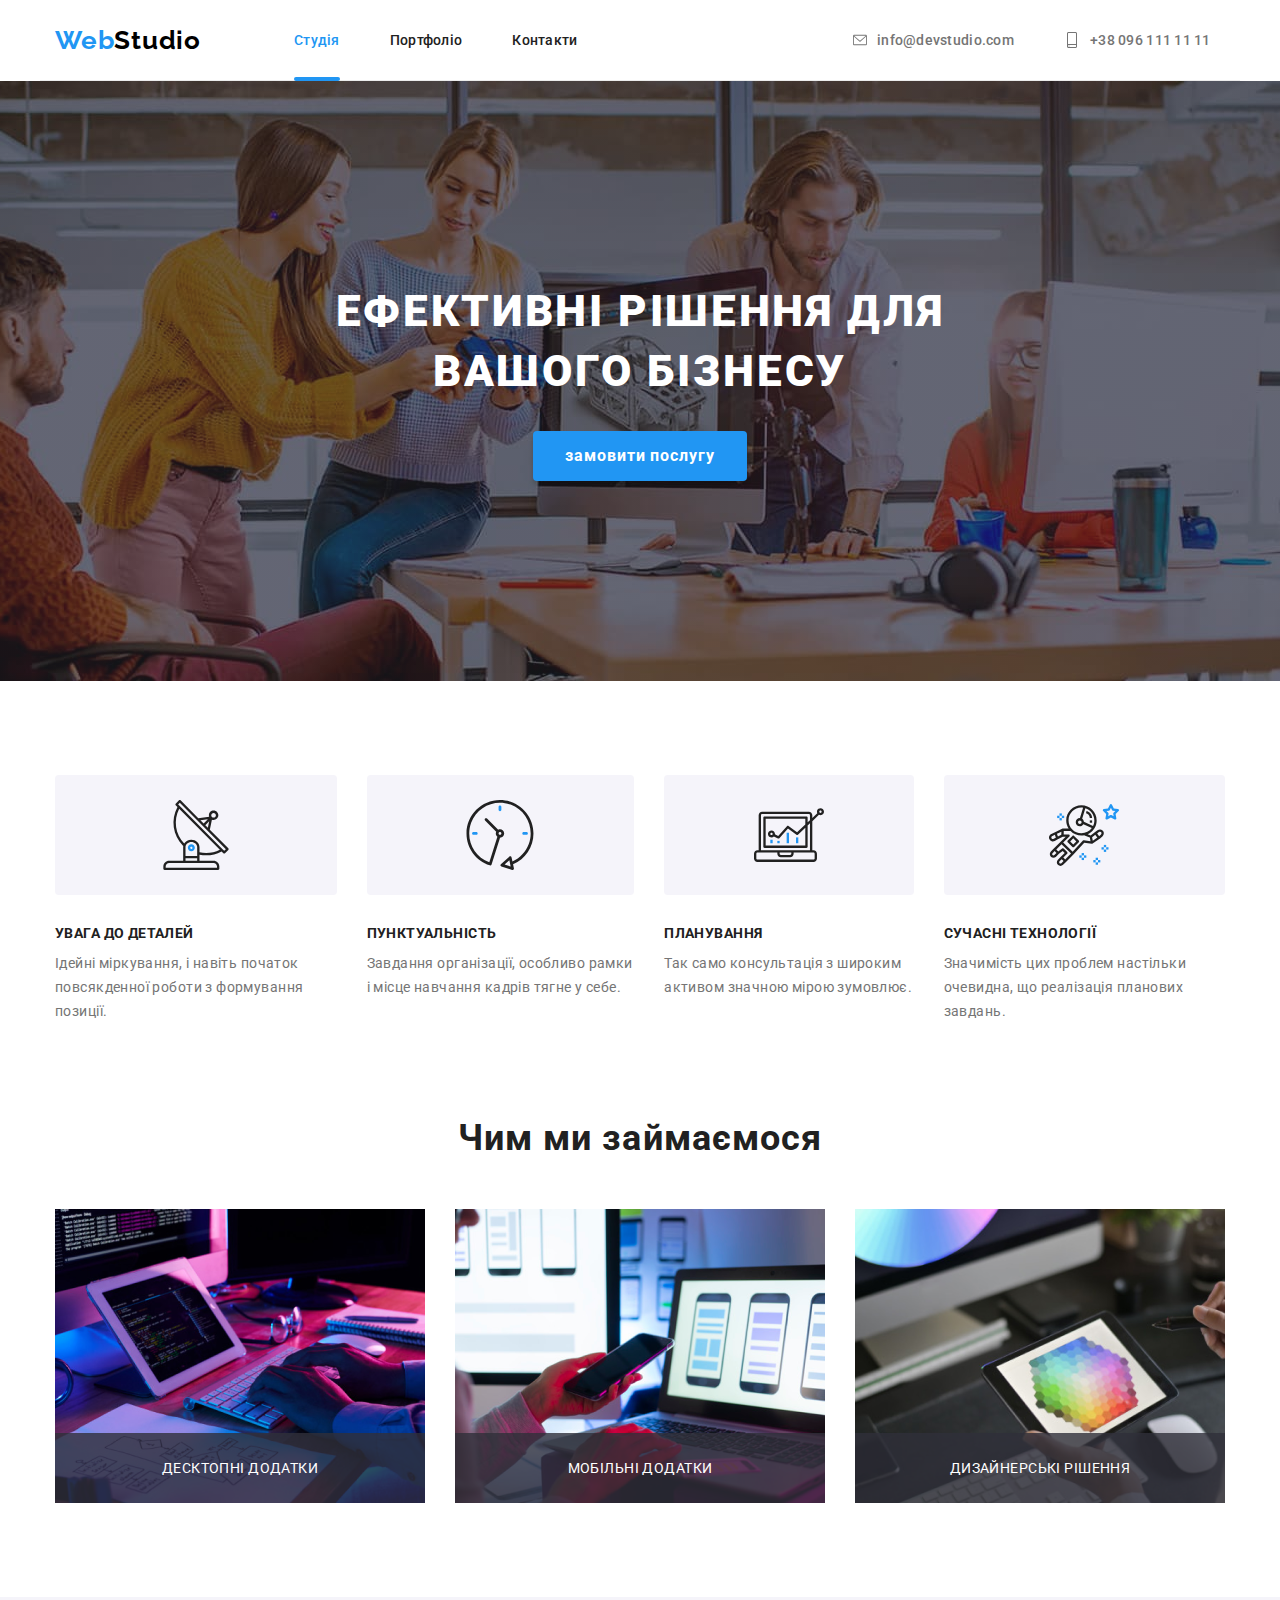
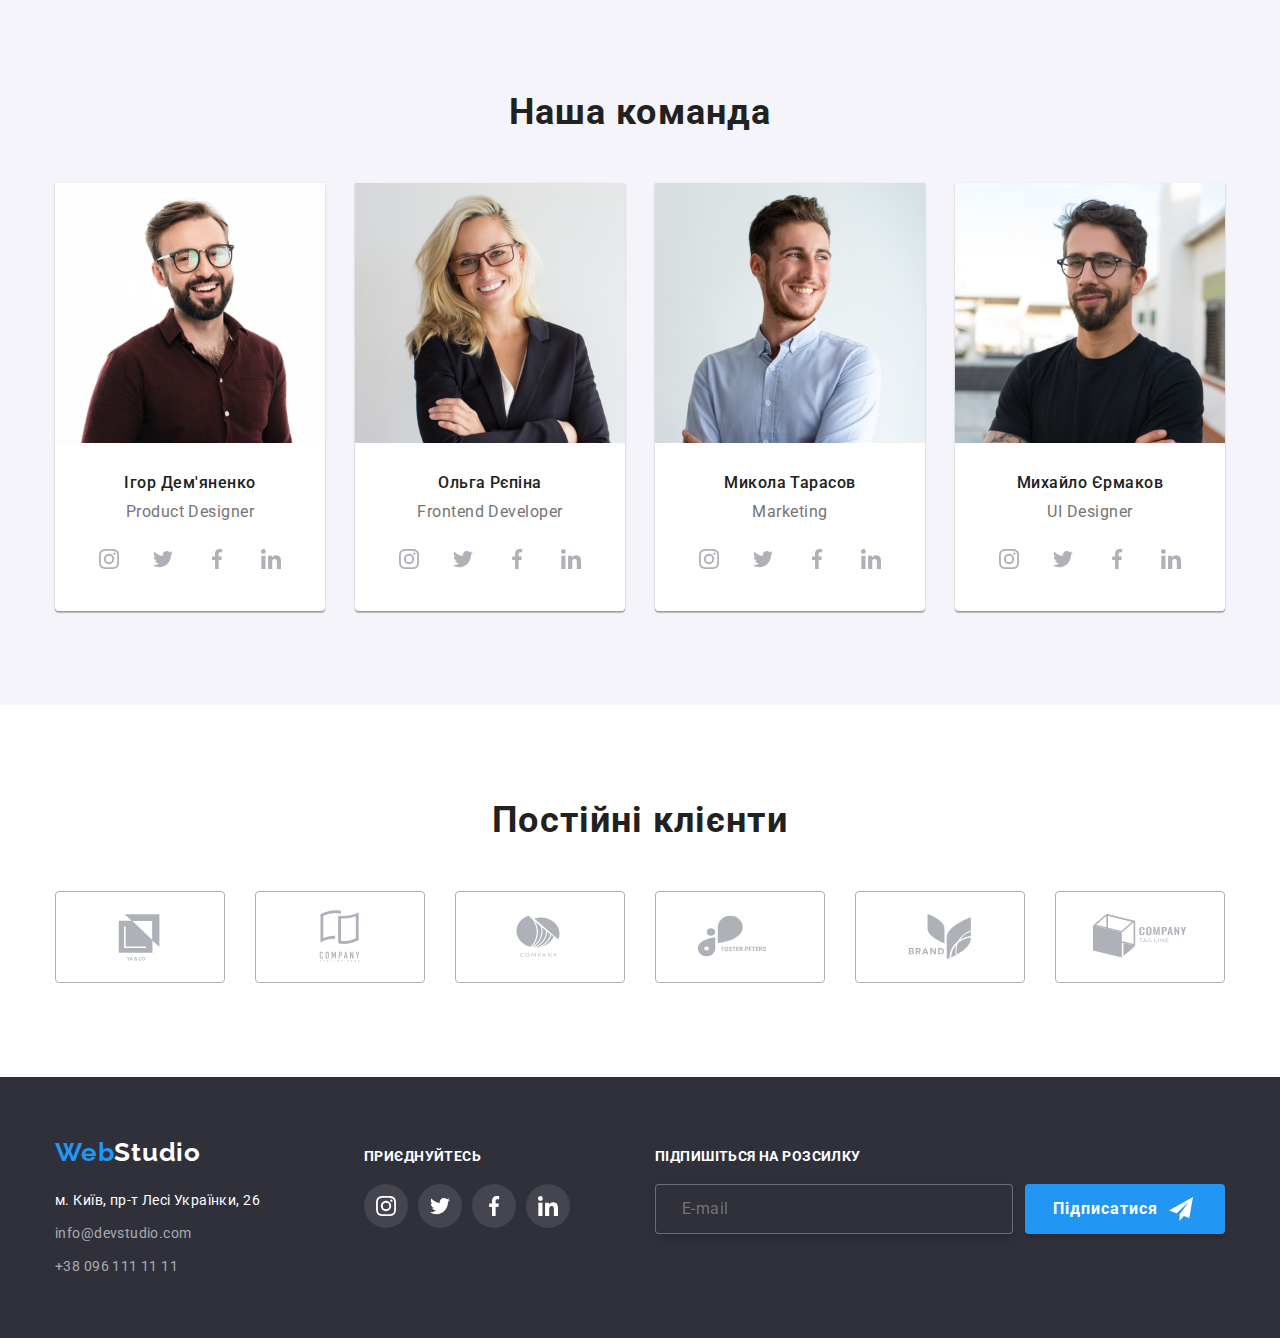
==== commit a306c342: "041022" ====
--- a/index.html
+++ b/index.html
@@ -18,7 +18,6 @@
       href="https://cdnjs.cloudflare.com/ajax/libs/modern-normalize/1.1.0/modern-normalize.min.css"
     />
     <link rel="stylesheet" href="./css/main.min.css" />
-    <link rel="stylesheet" href="css/styles.css" />
   </head>
   <body class="page">
     <header>
@@ -134,25 +133,25 @@
         <div class="contaner">
           <h2 class="visually-hidden">Чому обирають нашу компанію</h2>
           <ul class="first-list list">
-            <li class="first-list-item icon-antenna">
+            <li class="first-list__item icon-antenna">
               <h3 class="title-three-in-benefits">УВАГА ДО ДЕТАЛЕЙ</h3>
               <p class="main-par-in-benefits">
                 Ідейні міркування, і навіть початок повсякденної роботи з формування позиції.
               </p>
             </li>
-            <li class="first-list-item icon-clock">
+            <li class="first-list__item icon-clock">
               <h3 class="title-three-in-benefits">ПУНКТУАЛЬНІСТЬ</h3>
               <p class="main-par-in-benefits">
                 Завдання організації, особливо рамки і місце навчання кадрів тягне у себе.
               </p>
             </li>
-            <li class="first-list-item icon-diagram">
+            <li class="first-list__item icon-diagram">
               <h3 class="title-three-in-benefits">ПЛАНУВАННЯ</h3>
               <p class="main-par-in-benefits">
                 Так само консультація з широким активом значною мірою зумовлює.
               </p>
             </li>
-            <li class="first-list-item icon-astronaut">
+            <li class="first-list__item icon-astronaut">
               <h3 class="title-three-in-benefits">СУЧАСНІ ТЕХНОЛОГІЇ</h3>
               <p class="main-par-in-benefits">
                 Значимість цих проблем настільки очевидна, що реалізація планових завдань.
@@ -166,17 +165,17 @@
         <div class="contaner">
           <h2 class="title-two-in">Чим ми займаємося</h2>
           <ul class="second-list list">
-            <li class="our-projects-item">
+            <li class="our-projects__item">
               <img src="./images/block1/img1.png" alt="photo" width="370" />
-              <p class="our-projects-par">Десктопні додатки</p>
-            </li>
-            <li class="our-projects-item">
+              <p class="our-projects__par">Десктопні додатки</p>
+            </li>
+            <li class="our-projects__item">
               <img src="./images/block1/img2.png" alt="photo" width="370" />
-              <p class="our-projects-par">Мобільні додатки</p>
-            </li>
-            <li class="our-projects-item">
+              <p class="our-projects__par">Мобільні додатки</p>
+            </li>
+            <li class="our-projects__item">
               <img src="./images/block1/img3.png" alt="photo" width="370" />
-              <p class="our-projects-par">Дизайнерські рішення</p>
+              <p class="our-projects__par">Дизайнерські рішення</p>
             </li>
           </ul>
         </div>
@@ -194,48 +193,48 @@
                 <ul class="our-team__icons list">
                   <li>
                     <a
-                      class="socile-link"
+                      class="our-team__socile-link"
                       href="https://www.instagram.com/"
                       target="_blank"
                       rel="noreferrer noopern"
                     >
-                      <svg class="our-team-icon" width="20" height="20">
+                      <svg class="our-team__svg" width="20" height="20">
                         <use href="./images/icons.svg#instagram"></use>
                       </svg>
                     </a>
                   </li>
                   <li>
                     <a
-                      class="socile-link"
+                      class="our-team__socile-link"
                       href="https://twitter.com/"
                       target="_blank"
                       rel="noreferrer noopern"
                     >
-                      <svg class="our-team-icon" width="20" height="20">
+                      <svg class="our-team__svg" width="20" height="20">
                         <use href="./images/icons.svg#twitter"></use>
                       </svg>
                     </a>
                   </li>
                   <li>
                     <a
-                      class="socile-link"
+                      class="our-team__socile-link"
                       href="https://www.facebook.com/"
                       target="_blank"
                       rel="noreferrer noopern"
                     >
-                      <svg class="our-team-icon" width="20" height="20">
+                      <svg class="our-team__svg" width="20" height="20">
                         <use href="./images/icons.svg#facebook"></use>
                       </svg>
                     </a>
                   </li>
                   <li>
                     <a
-                      class="socile-link"
+                      class="our-team__socile-link"
                       href="https://ua.linkedin.com/"
                       target="_blank"
                       rel="noreferrer noopern"
                     >
-                      <svg class="our-team-icon" width="20" height="20">
+                      <svg class="our-team__svg" width="20" height="20">
                         <use href="./images/icons.svg#linkedin"></use>
                       </svg>
                     </a>
@@ -251,48 +250,48 @@
                 <ul class="our-team__icons list">
                   <li>
                     <a
-                      class="socile-link"
+                      class="our-team__socile-link"
                       href="https://www.instagram.com/"
                       target="_blank"
                       rel="noreferrer noopern"
                     >
-                      <svg class="our-team-icon" width="20" height="20">
+                      <svg class="our-team__svg" width="20" height="20">
                         <use href="./images/icons.svg#instagram"></use>
                       </svg>
                     </a>
                   </li>
                   <li>
                     <a
-                      class="socile-link"
+                      class="our-team__socile-link"
                       href="https://twitter.com/"
                       target="_blank"
                       rel="noreferrer noopern"
                     >
-                      <svg class="our-team-icon" width="20" height="20">
+                      <svg class="our-team__svg" width="20" height="20">
                         <use href="./images/icons.svg#twitter"></use>
                       </svg>
                     </a>
                   </li>
                   <li>
                     <a
-                      class="socile-link"
+                      class="our-team__socile-link"
                       href="https://www.facebook.com/"
                       target="_blank"
                       rel="noreferrer noopern"
                     >
-                      <svg class="our-team-icon" width="20" height="20">
+                      <svg class="our-team__svg" width="20" height="20">
                         <use href="./images/icons.svg#facebook"></use>
                       </svg>
                     </a>
                   </li>
                   <li>
                     <a
-                      class="socile-link"
+                      class="our-team__socile-link"
                       href="https://ua.linkedin.com/"
                       target="_blank"
                       rel="noreferrer noopern"
                     >
-                      <svg class="our-team-icon" width="20" height="20">
+                      <svg class="our-team__svg" width="20" height="20">
                         <use href="./images/icons.svg#linkedin"></use>
                       </svg>
                     </a>
@@ -308,48 +307,48 @@
                 <ul class="our-team__icons list">
                   <li>
                     <a
-                      class="socile-link"
+                      class="our-team__socile-link"
                       href="https://www.instagram.com/"
                       target="_blank"
                       rel="noreferrer noopern"
                     >
-                      <svg class="our-team-icon" width="20" height="20">
+                      <svg class="our-team__svg" width="20" height="20">
                         <use href="./images/icons.svg#instagram"></use>
                       </svg>
                     </a>
                   </li>
                   <li>
                     <a
-                      class="socile-link"
+                      class="our-team__socile-link"
                       href="https://twitter.com/"
                       target="_blank"
                       rel="noreferrer noopern"
                     >
-                      <svg class="our-team-icon" width="20" height="20">
+                      <svg class="our-team__svg" width="20" height="20">
                         <use href="./images/icons.svg#twitter"></use>
                       </svg>
                     </a>
                   </li>
                   <li>
                     <a
-                      class="socile-link"
+                      class="our-team__socile-link"
                       href="https://www.facebook.com/"
                       target="_blank"
                       rel="noreferrer noopern"
                     >
-                      <svg class="our-team-icon" width="20" height="20">
+                      <svg class="our-team__svg" width="20" height="20">
                         <use href="./images/icons.svg#facebook"></use>
                       </svg>
                     </a>
                   </li>
                   <li>
                     <a
-                      class="socile-link"
+                      class="our-team__socile-link"
                       href="https://ua.linkedin.com/"
                       target="_blank"
                       rel="noreferrer noopern"
                     >
-                      <svg class="our-team-icon" width="20" height="20">
+                      <svg class="our-team__svg" width="20" height="20">
                         <use href="./images/icons.svg#linkedin"></use>
                       </svg>
                     </a>
@@ -365,48 +364,48 @@
                 <ul class="our-team__icons list">
                   <li>
                     <a
-                      class="socile-link"
+                      class="our-team__socile-link"
                       href="https://www.instagram.com/"
                       target="_blank"
                       rel="noreferrer noopern"
                     >
-                      <svg class="our-team-icon" width="20" height="20">
+                      <svg class="our-team__svg" width="20" height="20">
                         <use href="./images/icons.svg#instagram"></use>
                       </svg>
                     </a>
                   </li>
                   <li>
                     <a
-                      class="socile-link"
+                      class="our-team__socile-link"
                       href="https://twitter.com/"
                       target="_blank"
                       rel="noreferrer noopern"
                     >
-                      <svg class="our-team-icon" width="20" height="20">
+                      <svg class="our-team__svg" width="20" height="20">
                         <use href="./images/icons.svg#twitter"></use>
                       </svg>
                     </a>
                   </li>
                   <li>
                     <a
-                      class="socile-link"
+                      class="our-team__socile-link"
                       href="https://www.facebook.com/"
                       target="_blank"
                       rel="noreferrer noopern"
                     >
-                      <svg class="our-team-icon" width="20" height="20">
+                      <svg class="our-team__svg" width="20" height="20">
                         <use href="./images/icons.svg#facebook"></use>
                       </svg>
                     </a>
                   </li>
                   <li>
                     <a
-                      class="socile-link"
+                      class="our-team__socile-link"
                       href="https://ua.linkedin.com/"
                       target="_blank"
                       rel="noreferrer noopern"
                     >
-                      <svg class="our-team-icon" width="20" height="20">
+                      <svg class="our-team__svg" width="20" height="20">
                         <use href="./images/icons.svg#linkedin"></use>
                       </svg>
                     </a>
@@ -420,46 +419,46 @@
 
       <section class="customers section">
         <div class="contaner">
-          <h2 class="customers-title">Постійні клієнти</h2>
-          <ul class="customers-list list">
+          <h2 class="customers__title">Постійні клієнти</h2>
+          <ul class="customers__list list">
             <li class="customers-list-item">
-              <a class="customers-link" href="" target="_blank" rel="">
-                <svg class="customers-logo">
+              <a class="customers__link" href="" target="_blank" rel="">
+                <svg class="customers__logo">
                   <use href="./images/icons-2.svg#Logo-1"></use>
                 </svg>
               </a>
             </li>
             <li>
-              <a class="customers-link" href="" target="_blank" rel="">
-                <svg class="customers-logo">
+              <a class="customers__link" href="" target="_blank" rel="">
+                <svg class="customers__logo">
                   <use href="./images/icons-2.svg#Logo-2"></use>
                 </svg>
               </a>
             </li>
             <li>
-              <a class="customers-link" href="" target="_blank" rel="">
-                <svg class="customers-logo">
+              <a class="customers__link" href="" target="_blank" rel="">
+                <svg class="customers__logo">
                   <use href="./images/icons-2.svg#Logo-3"></use>
                 </svg>
               </a>
             </li>
             <li>
-              <a class="customers-link" href="" target="_blank" rel="">
-                <svg class="customers-logo">
+              <a class="customers__link" href="" target="_blank" rel="">
+                <svg class="customers__logo">
                   <use href="./images/icons-2.svg#Logo-4"></use>
                 </svg>
               </a>
             </li>
             <li>
-              <a class="customers-link" href="" target="_blank" rel="">
-                <svg class="customers-logo">
+              <a class="customers__link" href="" target="_blank" rel="">
+                <svg class="customers__logo">
                   <use href="./images/icons-2.svg#Logo-5"></use>
                 </svg>
               </a>
             </li>
             <li>
-              <a class="customers-link" href="" target="_blank" rel="">
-                <svg class="customers-logo">
+              <a class="customers__link" href="" target="_blank" rel="">
+                <svg class="customers__logo">
                   <use href="./images/icons-2.svg#Logo-6"></use>
                 </svg>
               </a>
@@ -479,10 +478,10 @@
             </p>
             <ul class="footer__list list">
               <li class="footer__list-item">
-                <a class="footer-link" href="mailto:info@devstudio.com">info@devstudio.com</a>
+                <a class="footer__link" href="mailto:info@devstudio.com">info@devstudio.com</a>
               </li>
               <li class="footer__list-item">
-                <a class="footer-link" href="tel:+380961111111">+38 096 111 11 11</a>
+                <a class="footer__link" href="tel:+380961111111">+38 096 111 11 11</a>
               </li>
             </ul>
           </address>
--- a/css/main.min.css
+++ b/css/main.min.css
@@ -1 +1 @@
-:root{--main-font: "Roboto", sans-serif;--main-txt-cl: #212121;--par-txt-cl: #757575;--light-txt-cl: #ffffff;--accent-txt-cl: #2196F3;--black-txt-logo: #000000;--blue-txt-logo: #2196F3;--active-txt: #2196F3;--accent-bg-cl: #2196F3;--other-bg-cl: #2F303A;--btn-bg-cl: #F5F4FA;--icons-bg-cl: #F5F5F5;--other-color-wight: #FFFFFF;--color-icon: #AFB1B8;--hover-icon: #2196F3;--timing-function: cubic-bezier(0.4, 0, 0.2, 1)}.visually-hidden{position:absolute;width:1px;height:1px;margin:-1px;border:0;padding:0;white-space:nowrap;-webkit-clip-path:inset(100%);clip-path:inset(100%);clip:rect(0 0 0 0);overflow:hidden}.contaner{margin-left:auto;margin-right:auto;width:1200px;padding-left:15px;padding-right:15px}.list-item-btn{border:none;border-radius:4px;font-style:normal;font-weight:500;font-size:16px;line-height:1.625;text-align:center;padding:6px 22px;letter-spacing:.03em;color:var(--main-txt-cl);-webkit-transition:background-color 250ms cubic-bezier(0.4, 0, 0.2, 1),color 250ms cubic-bezier(0.4, 0, 0.2, 1);transition:background-color 250ms cubic-bezier(0.4, 0, 0.2, 1),color 250ms cubic-bezier(0.4, 0, 0.2, 1);-webkit-transition-timing-function:var(--timing-function);transition-timing-function:var(--timing-function)}.list-item-btn.current-btn{background:var(--accent-bg-cl);border:1px solid var(--accent-bg-cl);-webkit-box-shadow:0px 3px 1px rgba(0,0,0,.1),0px 1px 2px rgba(0,0,0,.08),0px 2px 2px rgba(0,0,0,.12);box-shadow:0px 3px 1px rgba(0,0,0,.1),0px 1px 2px rgba(0,0,0,.08),0px 2px 2px rgba(0,0,0,.12);border-radius:4px;color:var(--other-color-wight)}.list-item-btn:hover,.list-item-btn:focus{color:var(--light-txt-cl);background-color:var(--accent-bg-cl);-webkit-box-shadow:0px 3px 1px rgba(0,0,0,.1),0px 1px 2px rgba(0,0,0,.08),0px 2px 2px rgba(0,0,0,.12);box-shadow:0px 3px 1px rgba(0,0,0,.1),0px 1px 2px rgba(0,0,0,.08),0px 2px 2px rgba(0,0,0,.12);-webkit-transition:background-color 250ms cubic-bezier(0.4, 0, 0.2, 1),color 250ms cubic-bezier(0.4, 0, 0.2, 1);transition:background-color 250ms cubic-bezier(0.4, 0, 0.2, 1),color 250ms cubic-bezier(0.4, 0, 0.2, 1)}.hero__btn{background:var(--accent-bg-cl);-webkit-box-shadow:0px 4px 4px rgba(0,0,0,.15);box-shadow:0px 4px 4px rgba(0,0,0,.15);border-radius:4px;border:0;font-style:normal;font-weight:700;font-size:16px;line-height:1.875;padding:10px 32px;letter-spacing:.06em;color:var(--other-color-wight)}.modal__btn{position:absolute;right:8px;top:8px;width:30px;height:30px;border-radius:50%;border:1px solid rgba(0,0,0,.1);cursor:pointer;background-color:rgba(0,0,0,0);-webkit-transition:fill 250ms cubic-bezier(0.4, 0, 0.2, 1);transition:fill 250ms cubic-bezier(0.4, 0, 0.2, 1)}.modal__btn:hover .modal__path{fill:var(--accent-bg-cl);-webkit-transition:fill 250ms cubic-bezier(0.4, 0, 0.2, 1);transition:fill 250ms cubic-bezier(0.4, 0, 0.2, 1)}.modal-form__btn{display:-webkit-box;display:-ms-flexbox;display:flex;-webkit-box-pack:center;-ms-flex-pack:center;justify-content:center;-webkit-box-align:center;-ms-flex-align:center;align-items:center;width:200px;height:50px;margin-left:auto;margin-right:auto;font-style:normal;font-weight:700;font-size:16px;letter-spacing:.06em;color:var(--btn-bg-cl);border:0;background:var(--accent-bg-cl);-webkit-box-shadow:0px 4px 4px rgba(0,0,0,.15);box-shadow:0px 4px 4px rgba(0,0,0,.15);border-radius:4px}.form__btn{display:-webkit-box;display:-ms-flexbox;display:flex;-webkit-box-pack:center;-ms-flex-pack:center;justify-content:center;-webkit-box-align:center;-ms-flex-align:center;align-items:center;width:200px;height:50px;margin-left:auto;margin-right:auto;font-style:normal;font-weight:700;font-size:16px;letter-spacing:.06em;color:var(--btn-bg-cl);border:0;background:var(--accent-bg-cl);-webkit-box-shadow:0px 4px 4px rgba(0,0,0,.15);box-shadow:0px 4px 4px rgba(0,0,0,.15);border-radius:4px}.modal{position:absolute;left:50%;top:50%;width:528px;height:581px;background:var(--other-color-wight);-webkit-box-shadow:0px 1px 3px rgba(0,0,0,.12),0px 1px 1px rgba(0,0,0,.14),0px 2px 1px rgba(0,0,0,.2);box-shadow:0px 1px 3px rgba(0,0,0,.12),0px 1px 1px rgba(0,0,0,.14),0px 2px 1px rgba(0,0,0,.2);border-radius:4px;-webkit-transform:translate(-50%, -50%) scale(1);transform:translate(-50%, -50%) scale(1);-webkit-transition:-webkit-transform 250ms cubic-bezier(0.4, 0, 0.2, 1);transition:-webkit-transform 250ms cubic-bezier(0.4, 0, 0.2, 1);transition:transform 250ms cubic-bezier(0.4, 0, 0.2, 1);transition:transform 250ms cubic-bezier(0.4, 0, 0.2, 1), -webkit-transform 250ms cubic-bezier(0.4, 0, 0.2, 1)}.modal__svg{position:absolute;left:50%;top:50%;-webkit-transform:translate(-50%, -50%);transform:translate(-50%, -50%)}.modal__path{-webkit-transition:fill 250ms cubic-bezier(0.4, 0, 0.2, 1);transition:fill 250ms cubic-bezier(0.4, 0, 0.2, 1)}.modal-form{width:528px;height:581px;padding:40px 40px}.modal-form__title{font-style:normal;font-weight:700;font-size:20px;line-height:23px;text-align:center;letter-spacing:.03em;color:var(--main-txt-cl);margin-bottom:12px}.modal-form__input{width:448px;height:40px;padding-left:42px;border:1px solid rgba(33,33,33,.2);border-radius:4px;-webkit-transition:outline-color 250ms cubic-bezier(0.4, 0, 0.2, 1);transition:outline-color 250ms cubic-bezier(0.4, 0, 0.2, 1)}.modal-form__field{display:-webkit-box;display:-ms-flexbox;display:flex;position:relative;-webkit-box-orient:vertical;-webkit-box-direction:normal;-ms-flex-direction:column;flex-direction:column;text-align:left;margin-bottom:10px;outline-color:rgba(0,0,0,0)}.modal-form__icon{position:absolute;top:50%;left:12px;-webkit-transition:fill 250ms cubic-bezier(0.4, 0, 0.2, 1);transition:fill 250ms cubic-bezier(0.4, 0, 0.2, 1)}.modal-form__field:focus-within .modal-form___input{outline-color:#2196f3;-webkit-transition:outline-color 250ms cubic-bezier(0.4, 0, 0.2, 1);transition:outline-color 250ms cubic-bezier(0.4, 0, 0.2, 1)}.modal-form__field:focus-within .modal-form__icon{fill:#2196f3;-webkit-transition:fill 250ms cubic-bezier(0.4, 0, 0.2, 1);transition:fill 250ms cubic-bezier(0.4, 0, 0.2, 1)}.modal-form__field:focus-within .modal-form__comment{outline-color:#2196f3;-webkit-transition:outline-color 250ms cubic-bezier(0.4, 0, 0.2, 1);transition:outline-color 250ms cubic-bezier(0.4, 0, 0.2, 1)}.modal-form__field textarea::-webkit-input-placeholder{font-style:normal;font-weight:400;font-size:12px;line-height:14px;letter-spacing:.01em;color:rgba(117,117,117,.5)}.modal-form__field textarea::-moz-placeholder{font-style:normal;font-weight:400;font-size:12px;line-height:14px;letter-spacing:.01em;color:rgba(117,117,117,.5)}.modal-form__field textarea:-ms-input-placeholder{font-style:normal;font-weight:400;font-size:12px;line-height:14px;letter-spacing:.01em;color:rgba(117,117,117,.5)}.modal-form__field textarea::-ms-input-placeholder{font-style:normal;font-weight:400;font-size:12px;line-height:14px;letter-spacing:.01em;color:rgba(117,117,117,.5)}.modal-form__field textarea::placeholder{font-style:normal;font-weight:400;font-size:12px;line-height:14px;letter-spacing:.01em;color:rgba(117,117,117,.5)}.modal-form__checkbox{display:-webkit-box;display:-ms-flexbox;display:flex;margin-bottom:30px;-webkit-box-pack:center;-ms-flex-pack:center;justify-content:center}.modal-form__lable{margin-bottom:4px;font-style:normal;font-weight:400;font-size:12px;line-height:14px;letter-spacing:.01em;color:var(--par-txt-cl)}.modal-form__checkbox-lable{display:-webkit-box;display:-ms-flexbox;display:flex;color:var(--par-txt-cl)}.modal-form__checkbox-icon{content:"";display:inline-block;width:16px;height:15px;margin-right:10px;border:2px solid #000;border-radius:2px}.checkbox:checked+.modal-form__checkbox-icon{background-image:url(../images/Vector.svg);background-origin:border-box;border:0;border-radius:2px}.modal-form__lable-link{margin-left:4px;color:var(--accent-txt-cl)}.current:after{content:"";display:block;position:absolute;left:0;bottom:-1px;width:100%;height:4px;border-radius:2px;background-color:var(--accent-bg-cl);opacity:1}h1,h2,h3,h4,h5,h6,p{margin:0}*,*::before,*::after{-webkit-box-sizing:inherit;box-sizing:inherit}img{display:block}.link{text-decoration:none;color:var(--main-txt-cl);position:relative;-webkit-transition:color 250ms cubic-bezier(0.4, 0, 0.2, 1);transition:color 250ms cubic-bezier(0.4, 0, 0.2, 1)}.list,.header__list{list-style:none;padding:0;margin:0}html{-webkit-box-sizing:border-box;box-sizing:border-box}.page{font-family:var(--main-font);font-size:14px;color:var(--main-txt-cl);letter-spacing:.03em}.section{padding-top:94px;padding-bottom:94px}.link:hover,.link:focus{color:var(--accent-txt-cl);-webkit-transition:color 250ms cubic-bezier(0.4, 0, 0.2, 1);transition:color 250ms cubic-bezier(0.4, 0, 0.2, 1)}.link.current{color:var(--accent-bg-cl)}/*# sourceMappingURL=main.min.css.map */+:root{--main-font: "Roboto", sans-serif;--main-txt-cl: #212121;--par-txt-cl: #757575;--light-txt-cl: #ffffff;--accent-txt-cl: #2196F3;--black-txt-logo: #000000;--blue-txt-logo: #2196F3;--active-txt: #2196F3;--accent-bg-cl: #2196F3;--other-bg-cl: #2F303A;--btn-bg-cl: #F5F4FA;--icons-bg-cl: #F5F5F5;--other-color-wight: #FFFFFF;--color-icon: #AFB1B8;--hover-icon: #2196F3;--timing-function: cubic-bezier(0.4, 0, 0.2, 1)}.visually-hidden{position:absolute;width:1px;height:1px;margin:-1px;border:0;padding:0;white-space:nowrap;-webkit-clip-path:inset(100%);clip-path:inset(100%);clip:rect(0 0 0 0);overflow:hidden}.list-item-btn{border:none;border-radius:4px;font-style:normal;font-weight:500;font-size:16px;line-height:1.625;text-align:center;padding:6px 22px;letter-spacing:.03em;color:var(--main-txt-cl);-webkit-transition:background-color 250ms cubic-bezier(0.4, 0, 0.2, 1),color 250ms cubic-bezier(0.4, 0, 0.2, 1);transition:background-color 250ms cubic-bezier(0.4, 0, 0.2, 1),color 250ms cubic-bezier(0.4, 0, 0.2, 1);-webkit-transition-timing-function:var(--timing-function);transition-timing-function:var(--timing-function)}.list-item-btn.current-btn{background:var(--accent-bg-cl);border:1px solid var(--accent-bg-cl);-webkit-box-shadow:0px 3px 1px rgba(0,0,0,.1),0px 1px 2px rgba(0,0,0,.08),0px 2px 2px rgba(0,0,0,.12);box-shadow:0px 3px 1px rgba(0,0,0,.1),0px 1px 2px rgba(0,0,0,.08),0px 2px 2px rgba(0,0,0,.12);border-radius:4px;color:var(--other-color-wight)}.list-item-btn:hover,.list-item-btn:focus{color:var(--light-txt-cl);background-color:var(--accent-bg-cl);-webkit-box-shadow:0px 3px 1px rgba(0,0,0,.1),0px 1px 2px rgba(0,0,0,.08),0px 2px 2px rgba(0,0,0,.12);box-shadow:0px 3px 1px rgba(0,0,0,.1),0px 1px 2px rgba(0,0,0,.08),0px 2px 2px rgba(0,0,0,.12);-webkit-transition:background-color 250ms cubic-bezier(0.4, 0, 0.2, 1),color 250ms cubic-bezier(0.4, 0, 0.2, 1);transition:background-color 250ms cubic-bezier(0.4, 0, 0.2, 1),color 250ms cubic-bezier(0.4, 0, 0.2, 1)}.hero__btn{background:var(--accent-bg-cl);-webkit-box-shadow:0px 4px 4px rgba(0,0,0,.15);box-shadow:0px 4px 4px rgba(0,0,0,.15);border-radius:4px;border:0;font-style:normal;font-weight:700;font-size:16px;line-height:1.875;padding:10px 32px;letter-spacing:.06em;color:var(--other-color-wight)}.form__btn{display:-webkit-box;display:-ms-flexbox;display:flex;-webkit-box-pack:center;-ms-flex-pack:center;justify-content:center;-webkit-box-align:center;-ms-flex-align:center;align-items:center;width:200px;height:50px;margin-left:auto;margin-right:auto;font-style:normal;font-weight:700;font-size:16px;letter-spacing:.06em;color:var(--btn-bg-cl);border:0;background:var(--accent-bg-cl);-webkit-box-shadow:0px 4px 4px rgba(0,0,0,.15);box-shadow:0px 4px 4px rgba(0,0,0,.15);border-radius:4px}.backdrop{position:fixed;left:0;top:0;z-index:1;width:100%;height:100%;background:rgba(0,0,0,.2);-webkit-transition:opacity 250ms cubic-bezier(0.4, 0, 0.2, 1);transition:opacity 250ms cubic-bezier(0.4, 0, 0.2, 1)}.backdrop.is-hidden{opacity:0;pointer-events:none}.backdrop.is-hidden .modal{-webkit-transform:translate(-50%, -50%) scale(1.3);transform:translate(-50%, -50%) scale(1.3)}.modal{position:absolute;left:50%;top:50%;width:528px;height:581px;background:var(--other-color-wight);-webkit-box-shadow:0px 1px 3px rgba(0,0,0,.12),0px 1px 1px rgba(0,0,0,.14),0px 2px 1px rgba(0,0,0,.2);box-shadow:0px 1px 3px rgba(0,0,0,.12),0px 1px 1px rgba(0,0,0,.14),0px 2px 1px rgba(0,0,0,.2);border-radius:4px;-webkit-transform:translate(-50%, -50%) scale(1);transform:translate(-50%, -50%) scale(1);-webkit-transition:-webkit-transform 250ms cubic-bezier(0.4, 0, 0.2, 1);transition:-webkit-transform 250ms cubic-bezier(0.4, 0, 0.2, 1);transition:transform 250ms cubic-bezier(0.4, 0, 0.2, 1);transition:transform 250ms cubic-bezier(0.4, 0, 0.2, 1), -webkit-transform 250ms cubic-bezier(0.4, 0, 0.2, 1)}.modal__svg{position:absolute;left:50%;top:50%;-webkit-transform:translate(-50%, -50%);transform:translate(-50%, -50%)}.modal__path{-webkit-transition:fill 250ms cubic-bezier(0.4, 0, 0.2, 1);transition:fill 250ms cubic-bezier(0.4, 0, 0.2, 1)}.modal__btn:hover .modal__path{fill:var(--accent-bg-cl);-webkit-transition:fill 250ms cubic-bezier(0.4, 0, 0.2, 1);transition:fill 250ms cubic-bezier(0.4, 0, 0.2, 1)}.modal-form{width:528px;height:581px;padding:40px 40px}.modal-form__title{font-style:normal;font-weight:700;font-size:20px;line-height:23px;text-align:center;letter-spacing:.03em;color:var(--main-txt-cl);margin-bottom:12px}.modal-form__input{width:448px;height:40px;padding-left:42px;border:1px solid rgba(33,33,33,.2);border-radius:4px;-webkit-transition:outline-color 250ms cubic-bezier(0.4, 0, 0.2, 1);transition:outline-color 250ms cubic-bezier(0.4, 0, 0.2, 1)}.modal-form__field{display:-webkit-box;display:-ms-flexbox;display:flex;position:relative;-webkit-box-orient:vertical;-webkit-box-direction:normal;-ms-flex-direction:column;flex-direction:column;text-align:left;margin-bottom:10px;outline-color:rgba(0,0,0,0)}.modal-form__icon{position:absolute;top:50%;left:12px;-webkit-transition:fill 250ms cubic-bezier(0.4, 0, 0.2, 1);transition:fill 250ms cubic-bezier(0.4, 0, 0.2, 1)}.modal-form__field:focus-within .modal-form___input{outline-color:#2196f3;-webkit-transition:outline-color 250ms cubic-bezier(0.4, 0, 0.2, 1);transition:outline-color 250ms cubic-bezier(0.4, 0, 0.2, 1)}.modal-form__field:focus-within .modal-form__icon{fill:#2196f3;-webkit-transition:fill 250ms cubic-bezier(0.4, 0, 0.2, 1);transition:fill 250ms cubic-bezier(0.4, 0, 0.2, 1)}.modal-form__field:focus-within .modal-form__comment{outline-color:#2196f3;-webkit-transition:outline-color 250ms cubic-bezier(0.4, 0, 0.2, 1);transition:outline-color 250ms cubic-bezier(0.4, 0, 0.2, 1)}.modal-form__field textarea::-webkit-input-placeholder{font-style:normal;font-weight:400;font-size:12px;line-height:14px;letter-spacing:.01em;color:rgba(117,117,117,.5)}.modal-form__field textarea::-moz-placeholder{font-style:normal;font-weight:400;font-size:12px;line-height:14px;letter-spacing:.01em;color:rgba(117,117,117,.5)}.modal-form__field textarea:-ms-input-placeholder{font-style:normal;font-weight:400;font-size:12px;line-height:14px;letter-spacing:.01em;color:rgba(117,117,117,.5)}.modal-form__field textarea::-ms-input-placeholder{font-style:normal;font-weight:400;font-size:12px;line-height:14px;letter-spacing:.01em;color:rgba(117,117,117,.5)}.modal-form__field textarea::placeholder{font-style:normal;font-weight:400;font-size:12px;line-height:14px;letter-spacing:.01em;color:rgba(117,117,117,.5)}.modal-form__checkbox{display:-webkit-box;display:-ms-flexbox;display:flex;margin-bottom:30px;-webkit-box-pack:center;-ms-flex-pack:center;justify-content:center}.modal-form__lable{margin-bottom:4px;font-style:normal;font-weight:400;font-size:12px;line-height:14px;letter-spacing:.01em;color:var(--par-txt-cl)}.modal-form__checkbox-lable{display:-webkit-box;display:-ms-flexbox;display:flex;color:var(--par-txt-cl)}.modal-form__checkbox-icon{content:"";display:inline-block;width:16px;height:15px;margin-right:10px;border:2px solid #000;border-radius:2px}.modal-form__lable-link{margin-left:4px;color:var(--accent-txt-cl)}.modal-form__comment{width:448px;height:120px;padding:12px 16px;resize:none;border:1px solid rgba(33,33,33,.2);border-radius:4px;margin-bottom:20px;outline-color:rgba(0,0,0,0)}.modal-form__btn{display:-webkit-box;display:-ms-flexbox;display:flex;-webkit-box-pack:center;-ms-flex-pack:center;justify-content:center;-webkit-box-align:center;-ms-flex-align:center;align-items:center;width:200px;height:50px;margin-left:auto;margin-right:auto;font-style:normal;font-weight:700;font-size:16px;letter-spacing:.06em;color:var(--btn-bg-cl);border:0;background:var(--accent-bg-cl);-webkit-box-shadow:0px 4px 4px rgba(0,0,0,.15);box-shadow:0px 4px 4px rgba(0,0,0,.15);border-radius:4px}.checkbox:checked+.modal-form__checkbox-icon{background-image:url(../images/Vector.svg);background-origin:border-box;border:0;border-radius:2px}.checkbox{-webkit-appearance:none;-moz-appearance:none;appearance:none}.modal__btn{position:absolute;right:8px;top:8px;width:30px;height:30px;border-radius:50%;border:1px solid rgba(0,0,0,.1);cursor:pointer;background-color:rgba(0,0,0,0);-webkit-transition:fill 250ms cubic-bezier(0.4, 0, 0.2, 1);transition:fill 250ms cubic-bezier(0.4, 0, 0.2, 1)}.modal__btn:hover .modal__btn__path{fill:var(--accent-bg-cl);-webkit-transition:fill 250ms cubic-bezier(0.4, 0, 0.2, 1);transition:fill 250ms cubic-bezier(0.4, 0, 0.2, 1)}.current:after{content:"";display:block;position:absolute;left:0;bottom:-1px;width:100%;height:4px;border-radius:2px;background-color:var(--accent-bg-cl);opacity:1}.logo{font-family:"Raleway";text-decoration:none;font-size:26px;font-weight:700;line-height:1.1923076923;margin-right:93px;letter-spacing:.03em;color:var(--black-txt-logo)}.logo__txt{color:var(--blue-txt-logo)}.footer__logo{display:block;text-decoration:none;color:var(--other-color-wight);margin-bottom:20px}.footer__logo__logo-txt{color:var(--blue-txt-logo)}.footer{padding-top:60px;padding-bottom:60px;background-color:var(--other-bg-cl);color:var(--other-color-wight)}.footer__box{display:-webkit-box;display:-ms-flexbox;display:flex;-webkit-box-align:baseline;-ms-flex-align:baseline;align-items:baseline}.footer__box-address{margin-right:70px}.footer__par-address .link{font-weight:400;font-size:14px;line-height:1.7142857143;letter-spacing:.03em;color:var(--other-color-wight)}.footer__link{text-decoration:none;font-weight:400;font-size:14px;line-height:1.7142857143;letter-spacing:.03em;color:rgba(255,255,255,.6)}.footer__address{font-style:normal}.footer__address .footer__par-address{font-style:normal;margin-bottom:9px}.footer__list-icons{display:-webkit-box;display:-ms-flexbox;display:flex;gap:10px;-webkit-box-pack:center;-ms-flex-pack:center;justify-content:center}.footer__box-social{-webkit-box-align:baseline;-ms-flex-align:baseline;align-items:baseline}.footer__par-social{display:block;font-style:normal;font-weight:700;font-size:14px;line-height:1.1428571429;letter-spacing:.03em;text-transform:uppercase;margin-bottom:20px;color:var(--other-color-wight)}.footer__link-icons{display:-webkit-box;display:-ms-flexbox;display:flex;-webkit-box-align:center;-ms-flex-align:center;align-items:center;-webkit-box-pack:center;-ms-flex-pack:center;justify-content:center;width:44px;height:44px;color:var(--other-color-wight);background-color:rgba(255,255,255,.1);border-radius:50%;-webkit-transition:background-color 250ms var(--timing-function),color 250ms var(--timing-function);transition:background-color 250ms var(--timing-function),color 250ms var(--timing-function)}.footer__social-icons{fill:currentColor}.footer__link-icons:hover,.footer__link-icons:active{color:var(--other-color-wight);background-color:var(--hover-icon);-webkit-transition:background-color 250ms var(--timing-function),color 250ms var(--timing-function);transition:background-color 250ms var(--timing-function),color 250ms var(--timing-function)}.footer__list .footer__list-item{margin-bottom:9px}.footer__list .footer__list-item:last-child{margin-bottom:0}.footer__form-box{display:-webkit-box;display:-ms-flexbox;display:flex;-webkit-box-orient:vertical;-webkit-box-direction:normal;-ms-flex-direction:column;flex-direction:column;margin-left:auto}.footer__form-par{display:block;font-style:normal;font-weight:700;font-size:14px;line-height:1.1428571429;letter-spacing:.03em;text-transform:uppercase;margin-bottom:20px;color:var(--other-color-wight)}.footer__logo-txt{color:var(--blue-txt-logo)}.footer__form{width:570px;height:86px;color:var(--other-color-wight)}.footer__form-block{display:-webkit-box;display:-ms-flexbox;display:flex;position:relative;-webkit-box-align:center;-ms-flex-align:center;align-items:center}.footer__form-input{width:358px;height:50px;padding-left:10px;margin-right:12px;color:var(--btn-bg-cl);background-color:var(--other-bg-cl);border:1px solid rgba(255,255,255,.3);-webkit-filter:drop-shadow(0px 4px 4px rgba(0, 0, 0, 0.15));filter:drop-shadow(0px 4px 4px rgba(0, 0, 0, 0.15));border-radius:4px}.footer__form-input::-webkit-input-placeholder{font-style:normal;font-weight:400;font-size:16px;line-height:20px;padding-left:16px;-webkit-box-align:center;align-items:center;letter-spacing:.03em}.footer__form-input::-moz-placeholder{font-style:normal;font-weight:400;font-size:16px;line-height:20px;padding-left:16px;align-items:center;letter-spacing:.03em}.footer__form-input:-ms-input-placeholder{font-style:normal;font-weight:400;font-size:16px;line-height:20px;padding-left:16px;-ms-flex-align:center;align-items:center;letter-spacing:.03em}.footer__form-input::-ms-input-placeholder{font-style:normal;font-weight:400;font-size:16px;line-height:20px;padding-left:16px;-ms-flex-align:center;align-items:center;letter-spacing:.03em}.footer__form-input::placeholder{font-style:normal;font-weight:400;font-size:16px;line-height:20px;padding-left:16px;-webkit-box-align:center;-ms-flex-align:center;align-items:center;letter-spacing:.03em}.footer__form-block:focus-within .footer__form-input{-webkit-transition:outline-color 250ms cubic-bezier(0.4, 0, 0.2, 1);transition:outline-color 250ms cubic-bezier(0.4, 0, 0.2, 1)}.footer__form-button{position:absolute;right:0;bottom:0;width:200px;height:50px;background-color:var(--accent-bg-cl);-webkit-box-shadow:0px 4px 4px rgba(0,0,0,.15);box-shadow:0px 4px 4px rgba(0,0,0,.15);border-radius:4px;border:0;font-weight:700;font-size:16px;line-height:1.875;text-align:left;padding-left:28px;letter-spacing:.06em;color:currentColor}.footer__form-icon{display:inline-block;position:absolute;top:13px;right:32px;fill:currentColor}h1,h2,h3,h4,h5,h6,p{margin:0}*,*::before,*::after{-webkit-box-sizing:inherit;box-sizing:inherit}img{display:block}.link{text-decoration:none;color:var(--main-txt-cl);position:relative;-webkit-transition:color 250ms cubic-bezier(0.4, 0, 0.2, 1);transition:color 250ms cubic-bezier(0.4, 0, 0.2, 1)}.list,.header__list{list-style:none;padding:0;margin:0}html{-webkit-box-sizing:border-box;box-sizing:border-box}.page{font-family:var(--main-font);font-size:14px;color:var(--main-txt-cl);letter-spacing:.03em}.section{padding-top:94px;padding-bottom:94px}.link:hover,.link:focus{color:var(--accent-txt-cl);-webkit-transition:color 250ms cubic-bezier(0.4, 0, 0.2, 1);transition:color 250ms cubic-bezier(0.4, 0, 0.2, 1)}.link.current{color:var(--accent-bg-cl)}.contaner{margin-left:auto;margin-right:auto;width:1200px;padding-left:15px;padding-right:15px}.header{display:-webkit-box;display:-ms-flexbox;display:flex;-webkit-box-align:center;-ms-flex-align:center;align-items:center;background-color:var(--other-color-wight);font-weight:500;line-height:1.1428571429;border-bottom:1px solid #ececec;letter-spacing:.02em;color:var(--main-txt-cl)}.header__list{display:-webkit-box;display:-ms-flexbox;display:flex;position:relative}.header__list .list-item{margin-right:50px;margin-left:auto}.header__list .link{display:block;padding-top:32px;padding-bottom:32px}.header__list .list-item:last-child{margin-right:0}.header__nav{display:-webkit-box;display:-ms-flexbox;display:flex;-webkit-box-align:center;-ms-flex-align:center;align-items:center}.group{display:-webkit-box;display:-ms-flexbox;display:flex;margin-left:auto}.group>.group__link{display:-webkit-box;display:-ms-flexbox;display:flex;text-decoration:none;font-style:normal;font-weight:500;line-height:1.1428571429;-webkit-box-align:center;-ms-flex-align:center;align-items:center;letter-spacing:.02em;color:var(--par-txt-cl)}.group .group__link+.group__link{margin-left:50px}.group__link{display:-webkit-box;display:-ms-flexbox;display:flex;width:161px;height:16px;text-decoration:none;color:var(--main-txt-cl);position:relative;-webkit-transition:color 250ms cubic-bezier(0.4, 0, 0.2, 1);transition:color 250ms cubic-bezier(0.4, 0, 0.2, 1)}.group__link:hover,.group__link:focus{color:var(--accent-txt-cl);-webkit-transition:color 250ms cubic-bezier(0.4, 0, 0.2, 1);transition:color 250ms cubic-bezier(0.4, 0, 0.2, 1)}.group__link-icon{fill:currentColor;margin-right:10px}.hero{position:relative;max-width:1600px;text-align:center;height:600px;background-image:-webkit-gradient(linear, left top, right top, from(rgba(47, 48, 58, 0.4)), to(rgba(47, 48, 58, 0.4))),url(../images/block4/Hero.jpg);background-image:linear-gradient(to right, rgba(47, 48, 58, 0.4), rgba(47, 48, 58, 0.4)),url(../images/block4/Hero.jpg);background-repeat:no-repeat;background-position:center;background-size:cover;background-color:var(--other-bg-cl);padding-top:200px;padding-bottom:200px;margin-left:auto;margin-right:auto}.hero__title{display:block;width:696px;margin-left:auto;margin-right:auto;margin-bottom:30px;padding:0;font-style:normal;font-weight:900;font-size:44px;line-height:1.3636363636;text-align:center;letter-spacing:.06em;text-transform:uppercase;color:var(--other-color-wight)}.projects{display:-webkit-box;display:-ms-flexbox;display:flex;-ms-flex-wrap:wrap;flex-wrap:wrap;gap:30px}.projects__link{display:-webkit-box;display:-ms-flexbox;display:flex;position:relative;-webkit-box-orient:vertical;-webkit-box-direction:normal;-ms-flex-direction:column;flex-direction:column;-webkit-transition-property:background-color;transition-property:background-color;-webkit-transition-duration:250ms;transition-duration:250ms;-webkit-transition-timing-function:var(--timing-function);transition-timing-function:var(--timing-function)}.projects__link:hover,.projects__link:focus{-webkit-box-shadow:0px 1px 1px rgba(0,0,0,.12),0px 4px 4px rgba(0,0,0,.06),1px 4px 6px rgba(0,0,0,.16);box-shadow:0px 1px 1px rgba(0,0,0,.12),0px 4px 4px rgba(0,0,0,.06),1px 4px 6px rgba(0,0,0,.16)}.projects__link-box{display:block;position:absolute;content:"";width:100%;height:100%;background-color:rgba(33,150,243,.9);-webkit-transform:translateY(100%);transform:translateY(100%);-webkit-transition:opacity 250ms var(--timing-function),-webkit-transform 250ms var(--timing-function);transition:opacity 250ms var(--timing-function),-webkit-transform 250ms var(--timing-function);transition:transform 250ms var(--timing-function),opacity 250ms var(--timing-function);transition:transform 250ms var(--timing-function),opacity 250ms var(--timing-function),-webkit-transform 250ms var(--timing-function);opacity:0}.projects__link:hover .projects__link-box{opacity:1;-webkit-transform:translateY(-100%);transform:translateY(-100%);pointer-events:none;-webkit-transition:-webkit-transform 250ms var(--timing-function);transition:-webkit-transform 250ms var(--timing-function);transition:transform 250ms var(--timing-function);transition:transform 250ms var(--timing-function), -webkit-transform 250ms var(--timing-function)}.projects__par{display:block;position:absolute;margin:63px 24px;font-style:normal;font-weight:400;font-size:18px;line-height:28px;letter-spacing:.03em;color:var(--other-color-wight)}.projects__box{position:relative;overflow:hidden}.projects__list-box{padding-top:20px;padding-right:24px;padding-bottom:20px;padding-left:24px;border-right:1px solid #eee;border-bottom:1px solid #eee;border-left:1px solid #eee}.list-btn-portfolio{display:-webkit-box;display:-ms-flexbox;display:flex;-webkit-box-pack:center;-ms-flex-pack:center;justify-content:center;gap:8px;margin-bottom:50px}.title-two-portfolio{font-weight:700;font-size:18px;line-height:2;margin-bottom:4px;letter-spacing:.06em;color:var(--main-txt-cl)}.main-par-portfolio{font-weight:400;font-size:16px;line-height:1.875;letter-spacing:.03em;color:var(--par-txt-cl)}.first-list{display:-webkit-box;display:-ms-flexbox;display:flex;gap:30px}.first-list__item:before{display:block;content:"";height:120px;background-repeat:no-repeat;background-position:center;background-color:var(--btn-bg-cl);border-radius:4px;margin-bottom:30px}.icon-antenna::before{background-image:url(../images/first-icons/antenna\ 1.svg)}.icon-clock::before{background-image:url(../images/first-icons/clock\ 1.svg)}.icon-diagram::before{background-image:url(../images/first-icons/diagram\ 1.svg)}.icon-astronaut::before{background-image:url(../images/first-icons/astronaut\ 1.svg)}.title-three-in-benefits{font-weight:700;font-size:14px;line-height:16px;margin-bottom:10px;letter-spacing:.03em;color:var(--main-txt-cl)}.main-par-in-benefits{font-weight:400;font-size:14px;line-height:1.7142857143;letter-spacing:.03em;color:var(--par-txt-cl)}.our-projects{padding-top:0}.our-projects__item{display:-webkit-box;display:-ms-flexbox;display:flex;position:relative;-webkit-box-orient:vertical;-webkit-box-direction:normal;-ms-flex-direction:column;flex-direction:column;-webkit-box-pack:center;-ms-flex-pack:center;justify-content:center;-webkit-box-align:center;-ms-flex-align:center;align-items:center}.our-projects__par{display:block;position:absolute;text-transform:uppercase;text-align:center;padding-top:27px;bottom:0;text-decoration:none;width:100%;height:70px;color:var(--other-color-wight);background-color:rgba(47,48,58,.8)}.second-list{display:-webkit-box;display:-ms-flexbox;display:flex;gap:30px}.title-two-in{font-weight:700;font-size:36px;line-height:1.1666666667;margin-bottom:50px;text-align:center;letter-spacing:.03em;color:var(--main-txt-cl)}.our-team{background:var(--btn-bg-cl)}.our-team .our-team__icons{display:-webkit-box;display:-ms-flexbox;display:flex;gap:10px;-webkit-box-pack:center;-ms-flex-pack:center;justify-content:center}.our-team .our-team__socile-link{display:-webkit-box;display:-ms-flexbox;display:flex;position:relative;-webkit-box-align:center;-ms-flex-align:center;align-items:center;-webkit-box-pack:center;-ms-flex-pack:center;justify-content:center;width:44px;height:44px;color:var(--color-icon);border-radius:50%;-webkit-transition:background-color 250ms cubic-bezier(0.4, 0, 0.2, 1),color 250ms cubic-bezier(0.4, 0, 0.2, 1);transition:background-color 250ms cubic-bezier(0.4, 0, 0.2, 1),color 250ms cubic-bezier(0.4, 0, 0.2, 1);-webkit-transition-timing-function:var(--timing-function);transition-timing-function:var(--timing-function)}.our-team .our-team__socile-link:hover,.our-team .our-team__socile-link:focus{color:var(--other-color-wight);background-color:var(--hover-icon);-webkit-transition:background-color 250ms cubic-bezier(0.4, 0, 0.2, 1),color 250ms cubic-bezier(0.4, 0, 0.2, 1);transition:background-color 250ms cubic-bezier(0.4, 0, 0.2, 1),color 250ms cubic-bezier(0.4, 0, 0.2, 1)}.our-team .our-team__svg{fill:currentColor}.third-list{display:-webkit-box;display:-ms-flexbox;display:flex;gap:30px}.third-list__box{padding-top:30px;padding-bottom:30px}.title-three-in-our{font-weight:500;font-size:16px;line-height:1.1875;margin-bottom:10px;text-align:center;letter-spacing:.03em;color:var(--main-txt-cl)}.main-par-in-our{font-size:16px;line-height:1.1875;margin-bottom:16px;text-align:center;letter-spacing:.03em;color:var(--par-txt-cl)}.list-shadow{background-color:var(--other-color-wight);-webkit-box-shadow:0px 1px 3px rgba(0,0,0,.12),0px 1px 1px rgba(0,0,0,.14),0px 2px 1px rgba(0,0,0,.2);box-shadow:0px 1px 3px rgba(0,0,0,.12),0px 1px 1px rgba(0,0,0,.14),0px 2px 1px rgba(0,0,0,.2);border-radius:0px 0px 4px 4px}.customers__title{font-weight:700;font-size:36px;line-height:1.1666666667;margin-bottom:50px;text-align:center;letter-spacing:.03em;color:var(--main-txt-cl)}.customers__list{display:-webkit-box;display:-ms-flexbox;display:flex;gap:30px}.customers__link{display:-webkit-box;display:-ms-flexbox;display:flex;-webkit-box-pack:center;-ms-flex-pack:center;justify-content:center;-webkit-box-align:center;-ms-flex-align:center;align-items:center;color:var(--color-icon);width:170px;height:92px;border:1px solid #afb1b8;border-radius:4px;-webkit-transition:border 250ms cubic-bezier(0.4, 0, 0.2, 1),color 250ms cubic-bezier(0.4, 0, 0.2, 1);transition:border 250ms cubic-bezier(0.4, 0, 0.2, 1),color 250ms cubic-bezier(0.4, 0, 0.2, 1)}.customers__link:hover,.customers__link:focus{color:var(--accent-bg-cl);border:1px solid var(--accent-bg-cl);-webkit-transition:border 250ms cubic-bezier(0.4, 0, 0.2, 1),color 250ms cubic-bezier(0.4, 0, 0.2, 1);transition:border 250ms cubic-bezier(0.4, 0, 0.2, 1),color 250ms cubic-bezier(0.4, 0, 0.2, 1)}.customers__logo{width:106px;height:60px;fill:currentColor}/*# sourceMappingURL=main.min.css.map */